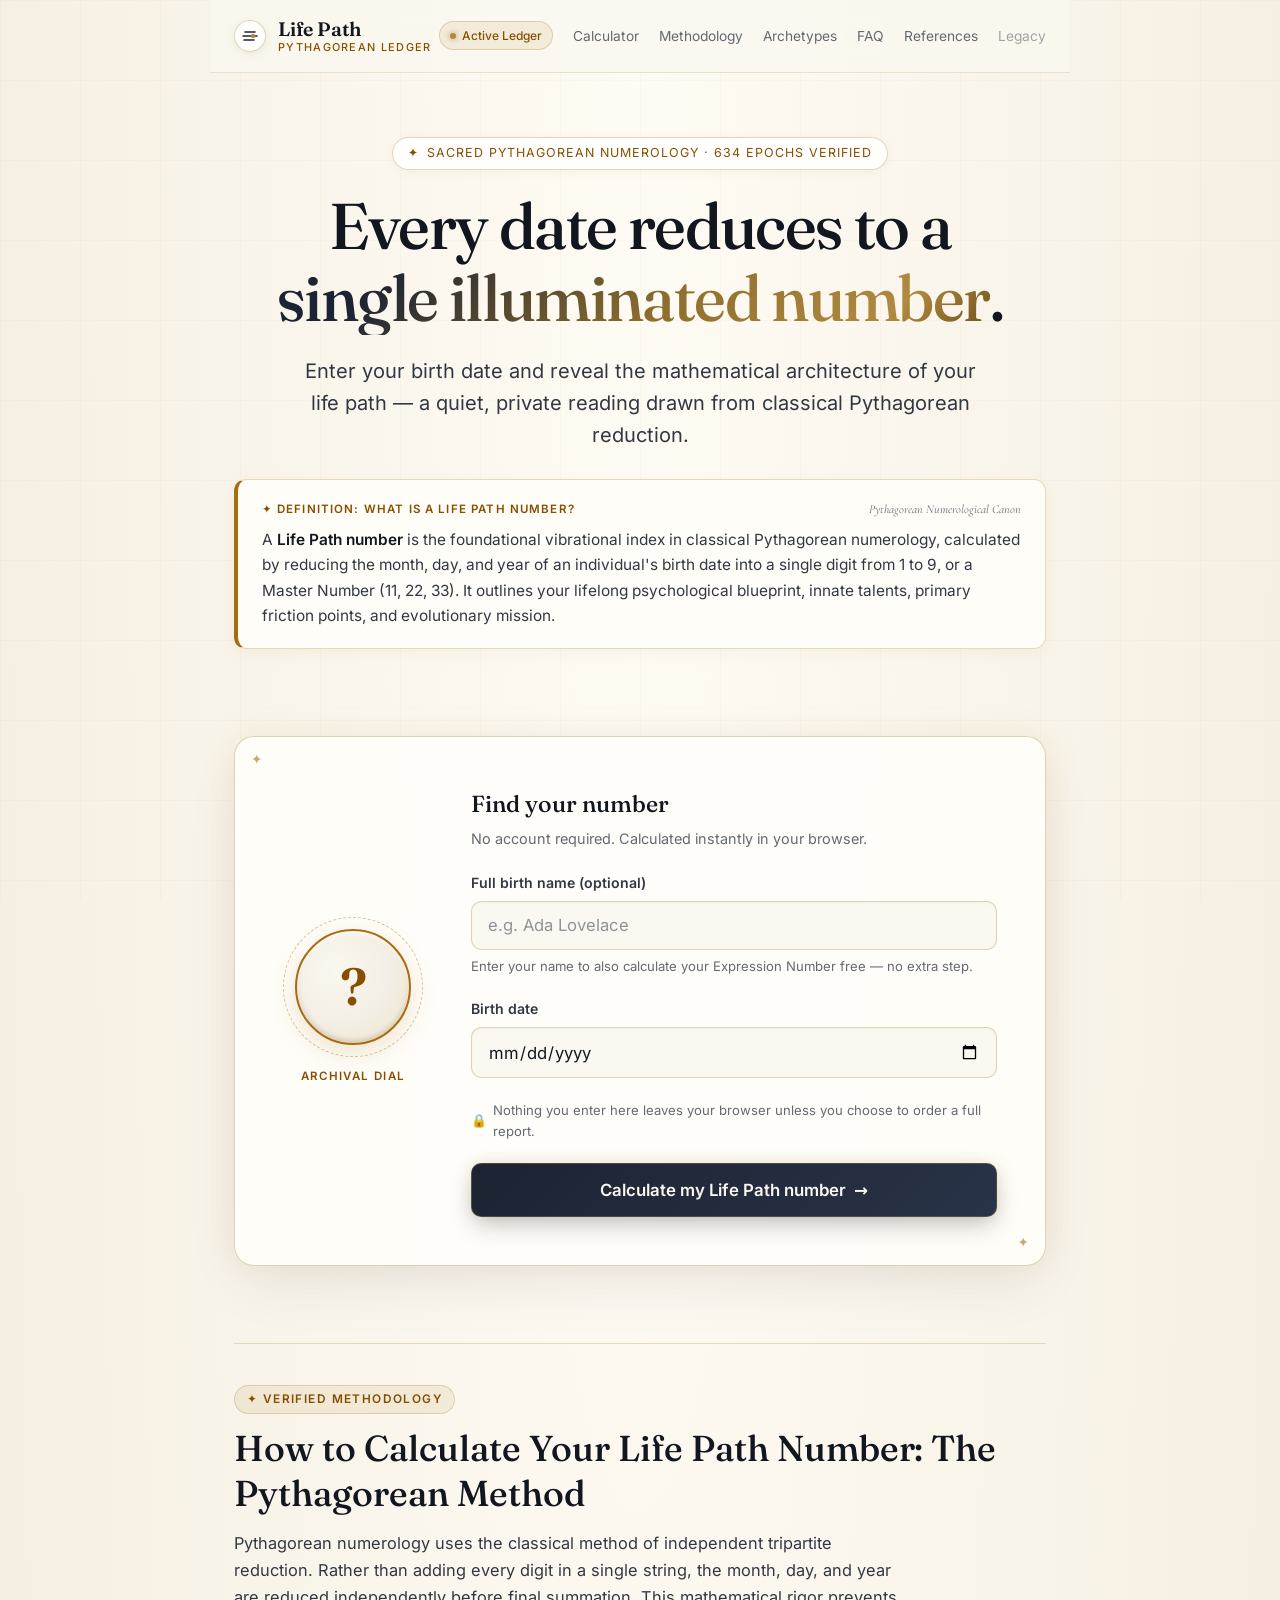
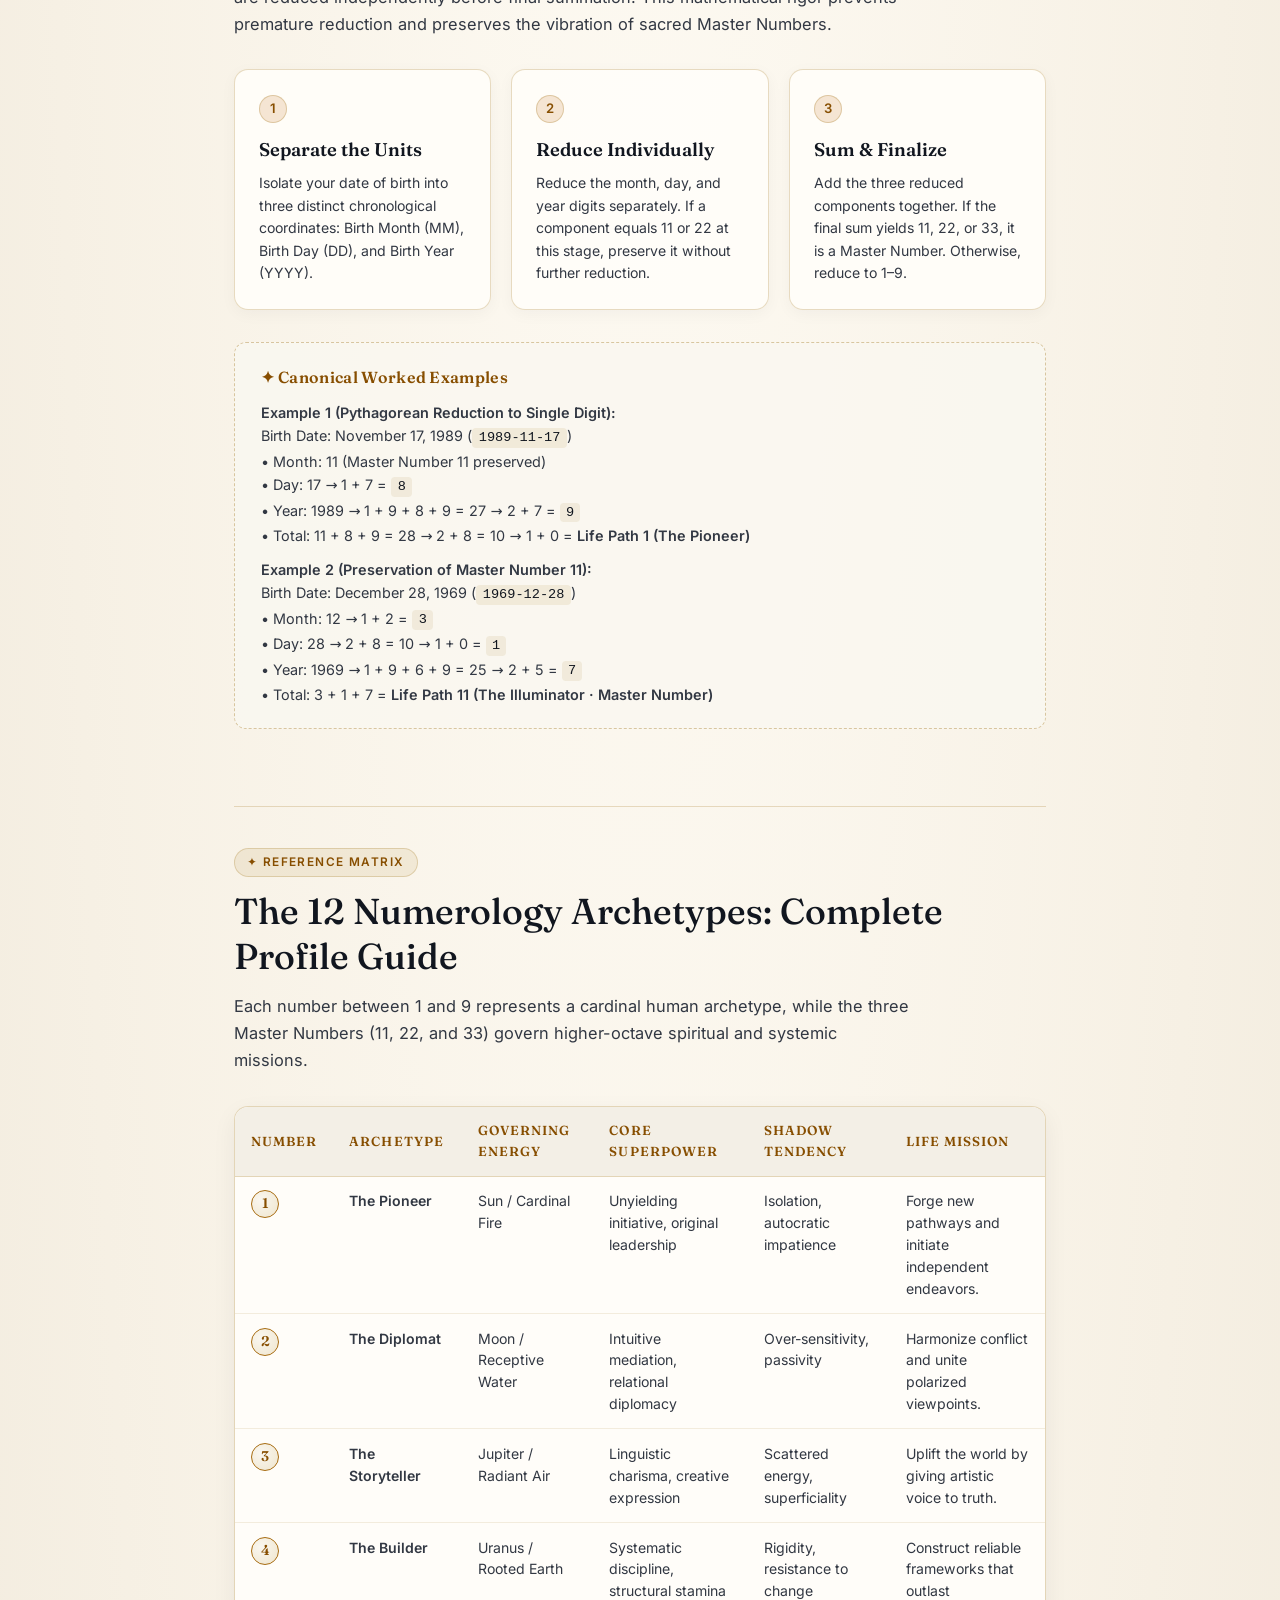
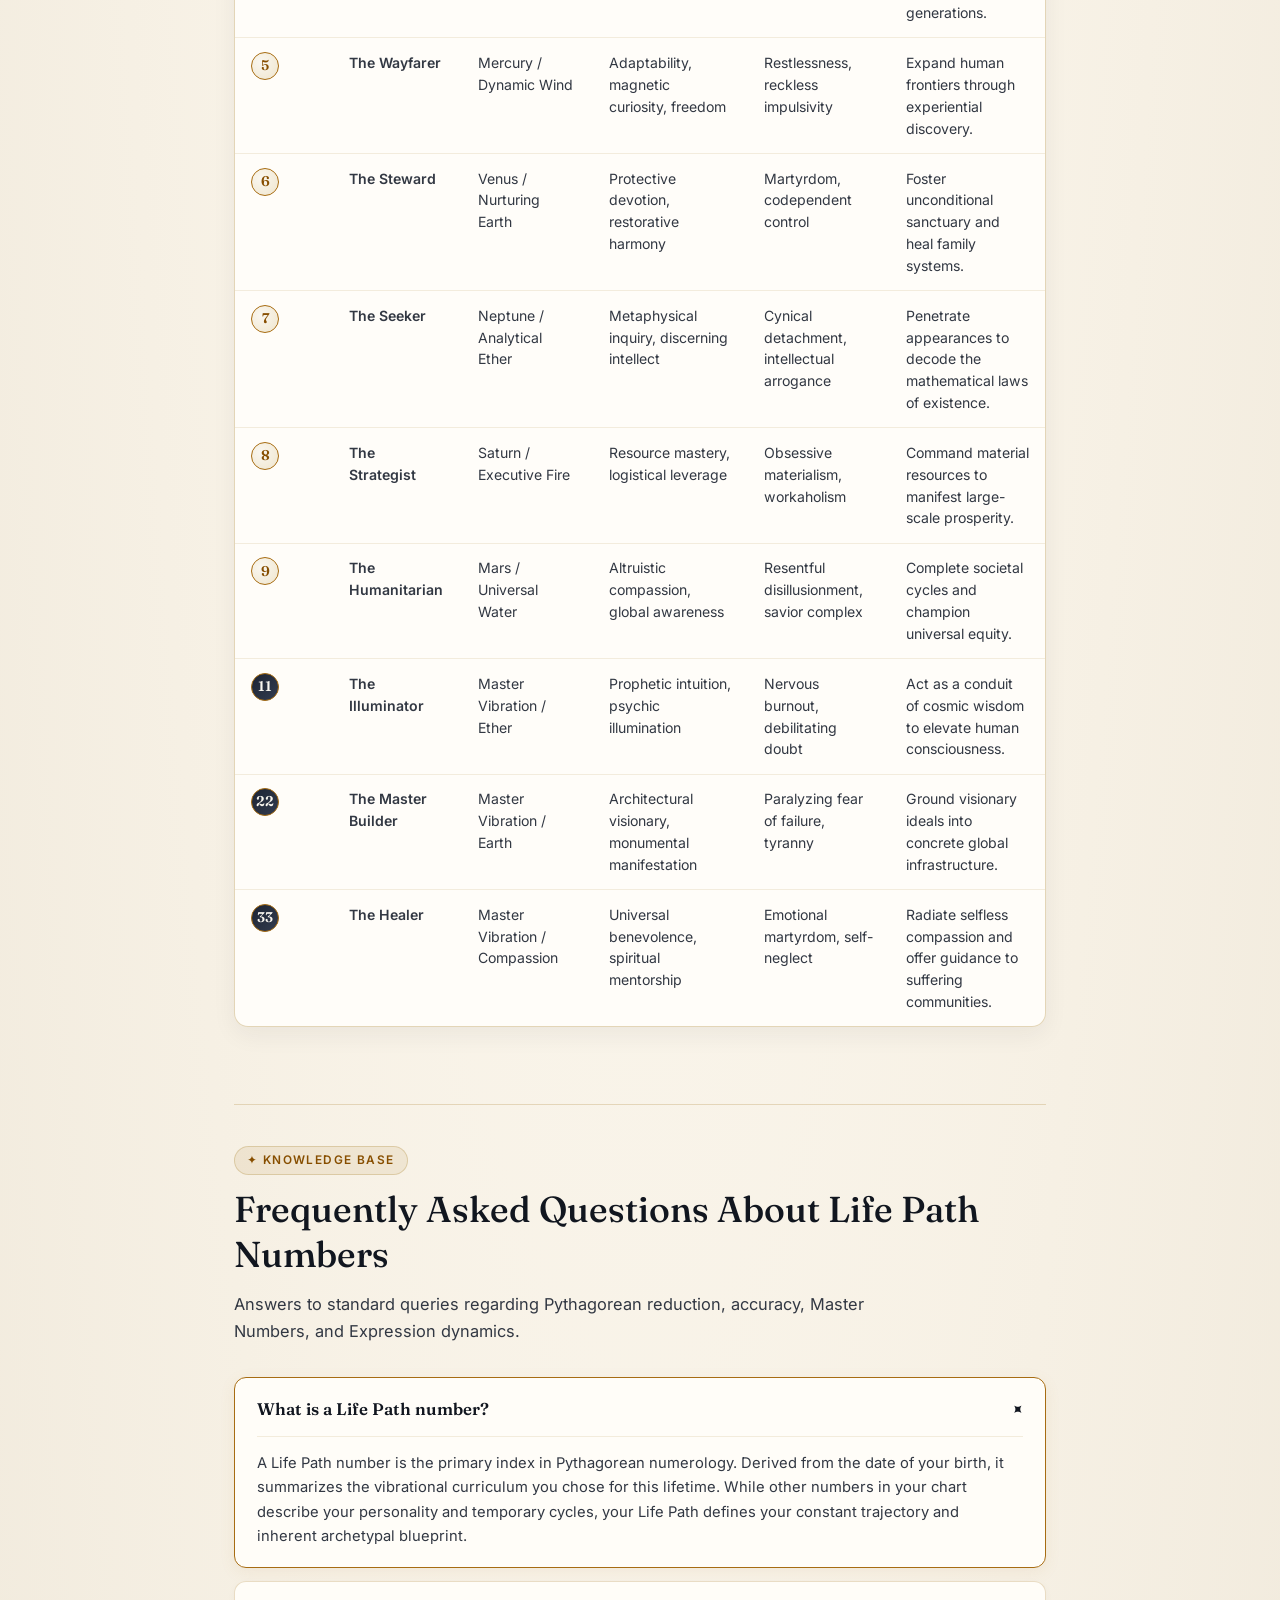
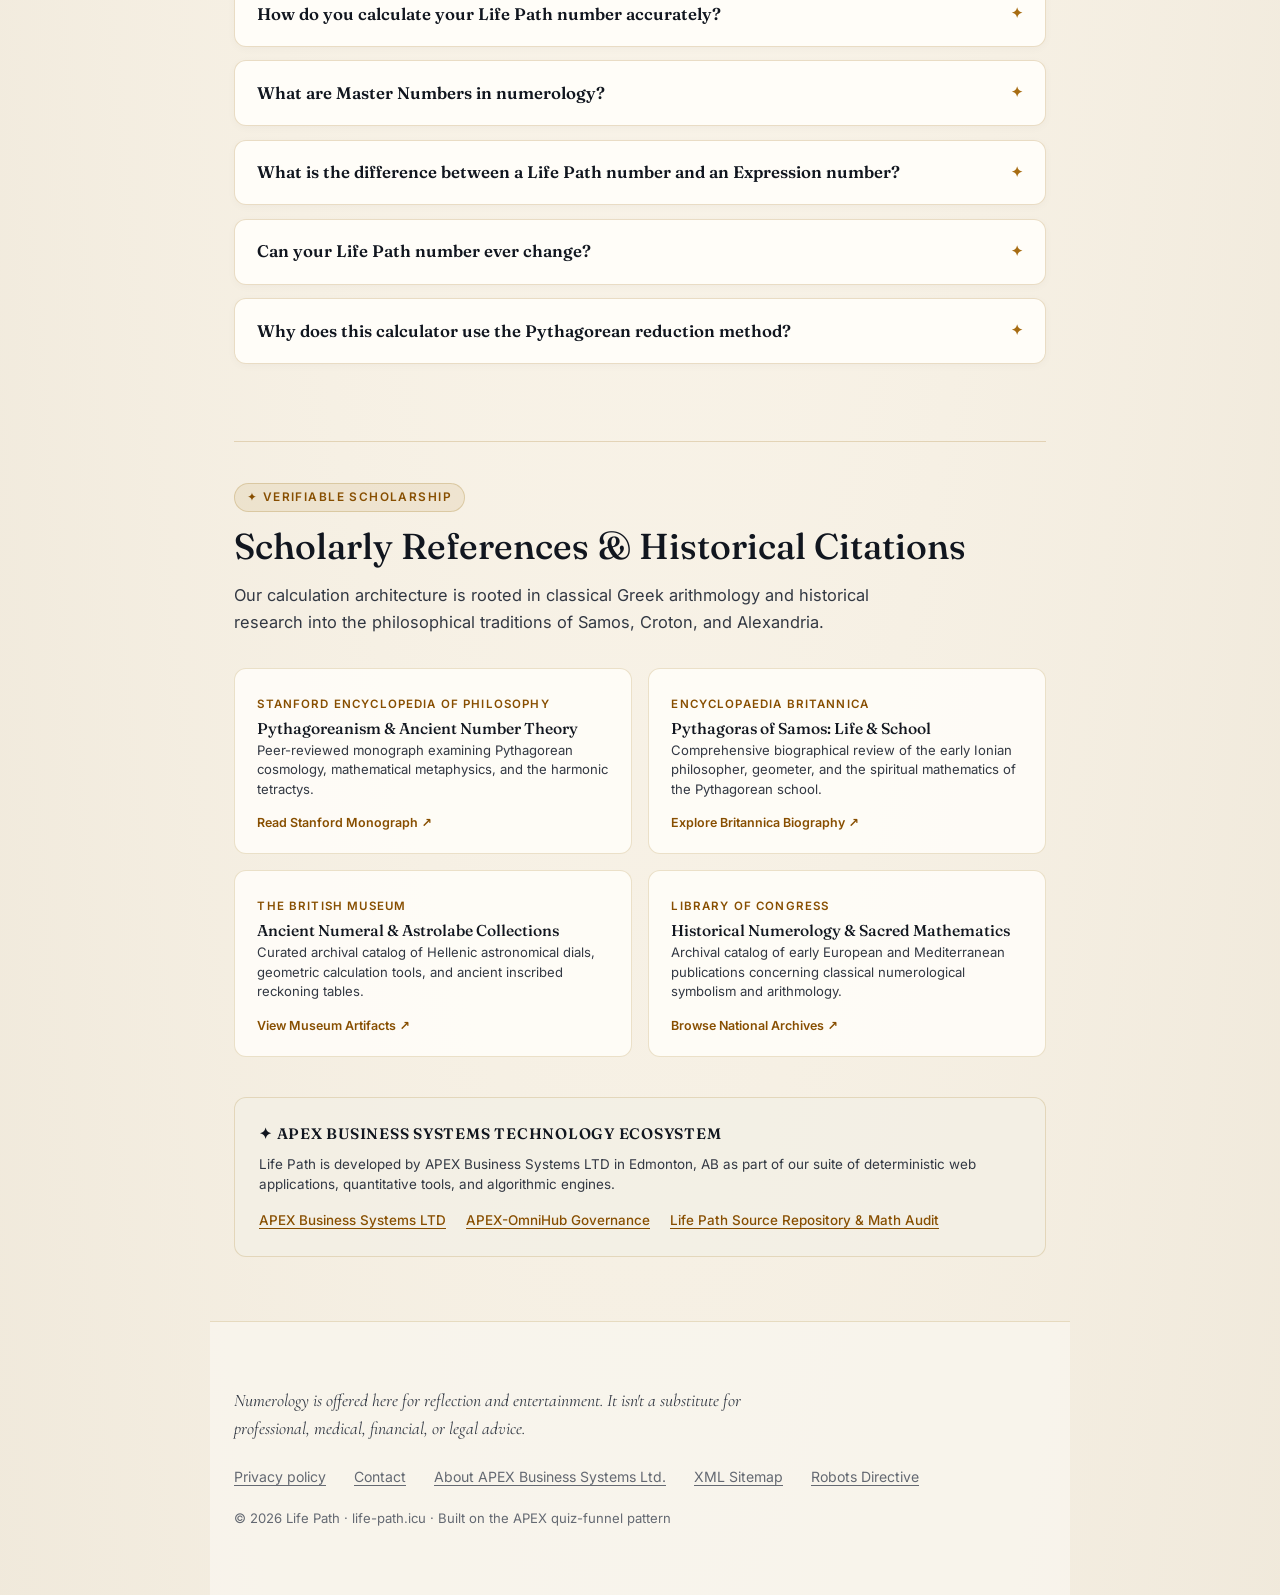
==== index.html @ e2898a7b "feat(security-perf): deploy _headers cache rules, _redirects 404 security, font preloads, and purge " ====
<!DOCTYPE html>
<html lang="en">
<head>
<meta charset="UTF-8">
<meta name="viewport" content="width=device-width, initial-scale=1.0">
<title>Free Life Path Number Calculator — Accurate Pythagorean Numerology | Life Path</title>
<meta name="description" content="Calculate your Life Path number instantly with our free Pythagorean calculator. Discover your core archetype, master numbers 11, 22, 33, and life purpose.">
<meta name="keywords" content="life path number calculator, pythagorean numerology, master numbers 11 22 33, free numerology reading, life path meaning, expression number calculator">
<meta name="author" content="APEX Business Systems Ltd.">
<meta name="robots" content="index, follow, max-snippet:-1, max-image-preview:large, max-video-preview:-1">
<link rel="canonical" href="https://life-path.icu/">

<!-- Open Graph / Facebook -->
<meta property="og:type" content="website">
<meta property="og:url" content="https://life-path.icu/">
<meta property="og:site_name" content="Life Path — Pythagorean Ledger">
<meta property="og:title" content="Free Life Path Number Calculator — Pythagorean Numerology">
<meta property="og:description" content="Enter your birth date to calculate your authentic Life Path and Expression numbers using classical Pythagorean reduction. Private, instant, and mathematically verified.">
<meta property="og:image" content="https://life-path.icu/assets/og_card.jpg">
<meta property="og:image:width" content="1200">
<meta property="og:image:height" content="630">
<meta property="og:locale" content="en_US">

<!-- Twitter Cards -->
<meta name="twitter:card" content="summary_large_image">
<meta name="twitter:site" content="@apex_systems">
<meta name="twitter:creator" content="@apex_systems">
<meta name="twitter:url" content="https://life-path.icu/">
<meta name="twitter:title" content="Free Life Path Number Calculator — Pythagorean Numerology">
<meta name="twitter:description" content="Calculate your Life Path number instantly with classical Pythagorean reduction. Discover your archetype and master numbers (11, 22, 33).">
<meta name="twitter:image" content="https://life-path.icu/assets/og_card.jpg">

<link rel="icon" href="/mark.svg" type="image/svg+xml">

<!-- Preload critical display and body fonts to eliminate #how-it-works layout shift (CLS) -->
<link rel="preload" href="/fonts/fraunces-600-normal-14.woff2" as="font" type="font/woff2" crossorigin>
<link rel="preload" href="/fonts/inter-400-normal-21.woff2" as="font" type="font/woff2" crossorigin>

<!-- Self-hosted WOFF2 fonts with font-display: swap (zero external CDN dependencies) -->
<link rel="stylesheet" href="/fonts/fonts.css">

<!-- Deterministic Schema.org Structured Data (Synthesized via APEX-SEO-MAX Engine) -->
<script type="application/ld+json">
{
  "@context": "https://schema.org",
  "@graph": [
    {
      "@type": "Organization",
      "@id": "https://life-path.icu/#organization",
      "name": "APEX Business Systems Ltd.",
      "url": "https://life-path.icu/",
      "logo": "https://life-path.icu/mark.svg",
      "sameAs": [
        "https://github.com/lifepathtest/lifepath-repo",
        "https://github.com/apex-systems"
      ],
      "description": "APEX Business Systems Ltd. publishes Life Path, an archival Pythagorean numerology ledger and calculation engine."
    },
    {
      "@type": "WebSite",
      "@id": "https://life-path.icu/#website",
      "url": "https://life-path.icu/",
      "name": "Life Path",
      "publisher": { "@id": "https://life-path.icu/#organization" }
    },
    {
      "@type": "WebApplication",
      "@id": "https://life-path.icu/#webapp",
      "name": "Life Path Pythagorean Numerology Calculator",
      "url": "https://life-path.icu/",
      "description": "Free, private Pythagorean Life Path number calculator with instant mathematical reduction, master numbers detection (11, 22, 33), and archetypal profile analysis.",
      "applicationCategory": "LifestyleApplication",
      "operatingSystem": "All",
      "offers": {
        "@type": "Offer",
        "price": "0",
        "priceCurrency": "USD",
        "availability": "https://schema.org/InStock"
      },
      "publisher": { "@id": "https://life-path.icu/#organization" }
    },
    {
      "@type": "HowTo",
      "@id": "https://life-path.icu/#howto",
      "name": "How to Calculate Your Life Path Number Using Pythagorean Reduction",
      "description": "A step-by-step mathematical guide to calculating your Life Path number from your date of birth using classical Pythagorean reduction and master number preservation.",
      "step": [
        {
          "@type": "HowToStep",
          "position": 1,
          "name": "Record Your Full Birth Date",
          "text": "Write down your complete date of birth in standard YYYY-MM-DD numerical format."
        },
        {
          "@type": "HowToStep",
          "position": 2,
          "name": "Reduce Your Birth Month",
          "text": "Reduce your birth month to a single digit by summing its digits, unless it is Master Number 11."
        },
        {
          "@type": "HowToStep",
          "position": 3,
          "name": "Reduce Your Birth Day",
          "text": "Reduce your birth day to a single digit by summing its digits, unless it is Master Number 11 or 22."
        },
        {
          "@type": "HowToStep",
          "position": 4,
          "name": "Reduce Your Birth Year",
          "text": "Sum all four digits of your birth year, then reduce that sum until a single digit or master number remains."
        },
        {
          "@type": "HowToStep",
          "position": 5,
          "name": "Sum the Three Reduced Numbers",
          "text": "Add the reduced month, day, and year numbers together to form an intermediate total."
        },
        {
          "@type": "HowToStep",
          "position": 6,
          "name": "Perform Final Reduction",
          "text": "Reduce the total to a single digit (1 through 9), preserving Master Numbers 11, 22, or 33 without further reduction."
        }
      ]
    },
    {
      "@type": "FAQPage",
      "@id": "https://life-path.icu/#faq",
      "mainEntity": [
        {
          "@type": "Question",
          "name": "What is a Life Path number?",
          "acceptedAnswer": {
            "@type": "Answer",
            "text": "A Life Path number is the fundamental core number in Pythagorean numerology, calculated by reducing the month, day, and year of your birth date into a single digit from 1 to 9, or one of the Master Numbers (11, 22, 33). It outlines your lifelong archetype, innate strengths, primary challenges, and central purpose."
          }
        },
        {
          "@type": "Question",
          "name": "How do you calculate your Life Path number accurately?",
          "acceptedAnswer": {
            "@type": "Answer",
            "text": "To calculate your Life Path number using the classical Pythagorean method: 1) Reduce your birth month to a single digit or master number; 2) Reduce your birth day to a single digit or master number; 3) Reduce your birth year digits to a single digit or master number; 4) Add these three numbers together; 5) Reduce the final sum to a single digit between 1 and 9, unless the sum equals 11, 22, or 33."
          }
        },
        {
          "@type": "Question",
          "name": "What are Master Numbers in numerology?",
          "acceptedAnswer": {
            "@type": "Answer",
            "text": "In Pythagorean numerology, Master Numbers are 11 (The Illuminator), 22 (The Master Builder), and 33 (The Master Healer). When these numbers appear in calculations, they are not reduced further to 2, 4, or 6, because they carry heightened intuitive, visionary, and creative potential."
          }
        },
        {
          "@type": "Question",
          "name": "What is the difference between a Life Path number and an Expression number?",
          "acceptedAnswer": {
            "@type": "Answer",
            "text": "Your Life Path number is derived from your birth date and represents your overarching life mission and trajectory. Your Expression Number (or Destiny Number) is calculated from the numerical values of the letters in your full birth name, indicating your natural talents, communication style, and how you express yourself."
          }
        },
        {
          "@type": "Question",
          "name": "Can your Life Path number ever change?",
          "acceptedAnswer": {
            "@type": "Answer",
            "text": "No. Because your Life Path number is rooted entirely in your immutable date of birth, it remains constant throughout your life. While your perspective, maturity, and personal expression evolve, your underlying numerical archetype remains consistent."
          }
        },
        {
          "@type": "Question",
          "name": "Why does this calculator use the Pythagorean reduction method?",
          "acceptedAnswer": {
            "@type": "Answer",
            "text": "The Pythagorean reduction method evaluates the month, day, and year independently before final summation. This preserves the vibrational integrity of Master Numbers (11, 22, 33) at every stage of the calculation, ensuring historical accuracy dating back to classical Greek mathematics."
          }
        }
      ]
    },
    {
      "@type": "Product",
      "@id": "https://life-path.icu/#product",
      "name": "Life Path Archival Folio Reports",
      "description": "Comprehensive numerological synthesis analyzing how your Life Path and Expression Numbers interact, including archetype dynamics, leverage points, and lifecycle cycles.",
      "brand": {
        "@type": "Brand",
        "name": "Life Path Ledger"
      },
      "offers": [
        {
          "@type": "Offer",
          "name": "Score Tier",
          "price": "1.99",
          "priceCurrency": "USD",
          "availability": "https://schema.org/InStock",
          "url": "https://buy.stripe.com/dRm4gyafd9zu8Ztg3o9AA03"
        },
        {
          "@type": "Offer",
          "name": "Deep Report",
          "price": "3.99",
          "priceCurrency": "USD",
          "availability": "https://schema.org/InStock",
          "url": "https://buy.stripe.com/6oU5kC7317rmejNaJ49AA04"
        },
        {
          "@type": "Offer",
          "name": "Complete Archetype",
          "price": "6.99",
          "priceCurrency": "USD",
          "availability": "https://schema.org/InStock",
          "url": "https://buy.stripe.com/00w14m3QPaDy4Jd8AW9AA05"
        }
      ]
    }
  ]
}
</script>

<style>
  :root {
    /* Primitives (The Ledger Design Tokens) */
    --paper-50:  oklch(0.980 0.008 85);   /* #FAF7F0 fallback */
    --paper-100: oklch(0.955 0.012 85);   /* #F3EFE6 fallback */
    --paper-200: oklch(0.900 0.014 85);   /* #E5DFD1 fallback */
    --ink-900:   oklch(0.200 0.020 262);  /* #1C2333 fallback */
    --ink-700:   oklch(0.340 0.020 262);  /* #333C4F fallback */
    --ink-500:   oklch(0.520 0.015 262);  /* #5E677B fallback */
    --brass-600: oklch(0.580 0.120 70);   /* #B08A3E fallback */
    --brass-700: oklch(0.480 0.120 70);   /* #8F6E2E fallback */
    --brass-100: oklch(0.930 0.030 70);   /* #EFE5CD fallback */
    --gold-glow: rgba(176, 138, 62, 0.28);

    /* Semantic Aliases */
    --color-bg: var(--paper-50);
    --color-surface: var(--paper-100);
    --color-border: var(--paper-200);
    --color-text: var(--ink-900);
    --color-text-muted: var(--ink-500);
    --color-cta: var(--ink-900);
    --color-cta-hover: var(--ink-700);
    --color-focus: var(--brass-100);

    /* Typography */
    --font-display: 'Fraunces', Georgia, serif;
    --font-body: 'Inter', system-ui, -apple-system, sans-serif;
    --font-footnote: 'Cormorant Garamond', Georgia, serif;

    --text-hero: clamp(2.4rem, 1.8rem + 2.8vw, 4.2rem);
    --text-lg:   clamp(1.1rem, 1.02rem + 0.35vw, 1.25rem);
    --text-base: clamp(0.95rem, 0.92rem + 0.15vw, 1.05rem);

    --ease-out: cubic-bezier(0.16, 1, 0.3, 1);
  }

  /* Fallback for browsers lacking oklch support */
  @supports not (color: oklch(0.98 0.008 85)) {
    :root {
      --paper-50:  #FAF7F0;
      --paper-100: #F3EFE6;
      --paper-200: #E5DFD1;
      --ink-900:   #1C2333;
      --ink-700:   #333C4F;
      --ink-500:   #5E677B;
      --brass-600: #B08A3E;
      --brass-700: #8F6E2E;
      --brass-100: #EFE5CD;
    }
  }

  * { box-sizing: border-box; }
  html { scroll-behavior: smooth; }

  body {
    margin: 0;
    min-height: 100vh;
    background-color: #FAF7F0;
    background-image: 
      radial-gradient(ellipse at 50% 0%, rgba(255, 252, 245, 0.85) 0%, rgba(247, 241, 229, 0.94) 60%, rgba(240, 233, 219, 0.98) 100%);
    background-position: center top;
    background-size: 100% auto;
    background-repeat: no-repeat;
    color: var(--color-text);
    font-family: var(--font-body);
    font-size: var(--text-base);
    line-height: 1.6;
    -webkit-font-smoothing: antialiased;
    position: relative;
    overflow-x: hidden;
  }

  /* Archival ledger grid texture overlay */
  body::before {
    content: "";
    position: fixed;
    inset: 0;
    pointer-events: none;
    background-image: 
      linear-gradient(to right, rgba(176, 138, 62, 0.04) 1px, transparent 1px),
      linear-gradient(to bottom, rgba(176, 138, 62, 0.04) 1px, transparent 1px);
    background-size: 80px 80px;
    z-index: 0;
  }

  ::selection { background: var(--brass-100); color: var(--ink-900); }

  a { color: inherit; }
  a:focus-visible, button:focus-visible, input:focus-visible, summary:focus-visible {
    outline: 2px solid var(--brass-600);
    outline-offset: 3px;
  }

  .wrap { 
    max-width: 860px; 
    margin-inline: auto; 
    padding-inline: 1.5rem; 
    position: relative;
    z-index: 1;
  }

  /* HEADER */
  .site-header {
    display: flex;
    align-items: center;
    justify-content: space-between;
    padding-block: 1.15rem;
    border-bottom: 1px solid rgba(176, 138, 62, 0.22);
    background: rgba(250, 247, 240, 0.88);
    backdrop-filter: blur(12px);
    -webkit-backdrop-filter: blur(12px);
    position: sticky;
    top: 0;
    z-index: 100;
  }
  .brand {
    display: flex;
    align-items: center;
    gap: 0.75rem;
    text-decoration: none;
    color: var(--ink-900);
  }
  .brand-mark-wrap {
    position: relative;
    display: flex;
    align-items: center;
    justify-content: center;
    width: 32px;
    height: 32px;
    border-radius: 50%;
    background: rgba(255, 255, 255, 0.85);
    border: 1px solid rgba(176, 138, 62, 0.35);
    box-shadow: 0 2px 8px rgba(176, 138, 62, 0.15);
  }
  .brand svg { width: 20px; height: 20px; }
  .brand-text {
    display: flex;
    flex-direction: column;
    line-height: 1.15;
  }
  .brand-title {
    font-family: var(--font-display);
    font-weight: 600;
    font-size: 1.22rem;
    letter-spacing: -0.01em;
    color: var(--ink-900);
  }
  .brand-sub {
    font-size: 0.68rem;
    letter-spacing: 0.12em;
    text-transform: uppercase;
    color: var(--brass-700);
    font-weight: 500;
  }
  .site-nav {
    display: flex;
    align-items: center;
    gap: 1.25rem;
    font-size: 0.86rem;
    color: var(--color-text-muted);
  }
  .site-nav a {
    text-decoration: none;
    transition: color 150ms var(--ease-out);
  }
  .site-nav a:hover { color: var(--ink-900); text-decoration: underline; text-underline-offset: 3px; }
  .status-badge {
    display: inline-flex;
    align-items: center;
    gap: 0.4rem;
    font-size: 0.75rem;
    padding: 0.25rem 0.6rem;
    background: rgba(176, 138, 62, 0.12);
    border: 1px solid rgba(176, 138, 62, 0.3);
    border-radius: 999px;
    color: var(--brass-700);
    font-weight: 500;
  }
  .status-dot {
    width: 6px;
    height: 6px;
    background: #B08A3E;
    border-radius: 50%;
    box-shadow: 0 0 6px #B08A3E;
    animation: pulseDot 2s infinite ease-in-out;
  }
  @keyframes pulseDot {
    0%, 100% { opacity: 1; transform: scale(1); }
    50% { opacity: 0.4; transform: scale(0.8); }
  }

  /* HERO */
  .hero {
    padding-block: clamp(2.5rem, 5vw, 4.5rem) clamp(1.5rem, 3vw, 2.5rem);
    text-align: center;
    display: flex;
    flex-direction: column;
    align-items: center;
  }
  .hero-tag-pill {
    display: inline-flex;
    align-items: center;
    gap: 0.5rem;
    font-size: 0.78rem;
    letter-spacing: 0.08em;
    text-transform: uppercase;
    color: var(--brass-700);
    background: rgba(255, 255, 255, 0.85);
    border: 1px solid rgba(176, 138, 62, 0.35);
    padding: 0.35rem 0.9rem;
    border-radius: 999px;
    margin-block-end: 1.25rem;
    box-shadow: 0 2px 10px rgba(176, 138, 62, 0.08);
  }
  h1 {
    font-family: var(--font-display);
    font-weight: 500;
    font-size: var(--text-hero);
    line-height: 1.12;
    letter-spacing: -0.025em;
    margin: 0 0 1.25rem;
    color: var(--ink-900);
    max-width: 22ch;
  }
  .gold-gradient {
    background: linear-gradient(135deg, #1C2333 15%, #8F6E2E 55%, #B08A3E 85%, #6B4E1B 100%);
    -webkit-background-clip: text;
    -webkit-text-fill-color: transparent;
    display: inline-block;
  }
  .hero-sub {
    font-size: var(--text-lg);
    color: var(--ink-700);
    max-width: 54ch;
    margin: 0 auto;
    line-height: 1.6;
  }

  /* GEO / ANSWER-FIRST DEFINITION CALLOUT */
  .answer-definition-box {
    width: 100%;
    margin-top: 1.75rem;
    padding: 1.25rem 1.5rem;
    background: rgba(255, 253, 248, 0.92);
    border: 1px solid rgba(176, 138, 62, 0.32);
    border-left: 4px solid var(--brass-600);
    border-radius: 12px;
    box-shadow: 0 4px 16px rgba(176, 138, 62, 0.07);
    text-align: left;
  }
  .def-header {
    display: flex;
    align-items: center;
    justify-content: space-between;
    gap: 0.75rem;
    margin-bottom: 0.5rem;
    flex-wrap: wrap;
  }
  .def-pill {
    font-size: 0.72rem;
    letter-spacing: 0.1em;
    text-transform: uppercase;
    color: var(--brass-700);
    font-weight: 700;
  }
  .def-sub {
    font-size: 0.75rem;
    color: var(--color-text-muted);
    font-family: var(--font-footnote);
    font-style: italic;
  }
  .def-text {
    margin: 0;
    font-size: 0.96rem;
    line-height: 1.65;
    color: var(--ink-700);
  }
  .def-text strong {
    color: var(--ink-900);
  }

  /* LEDGER CARD (HERO INTERACTION) */
  .ledger-card {
    display: grid;
    grid-template-columns: 1fr;
    gap: 2.25rem;
    background: rgba(255, 253, 249, 0.95);
    backdrop-filter: blur(20px);
    -webkit-backdrop-filter: blur(20px);
    border: 1px solid rgba(176, 138, 62, 0.38);
    border-radius: 20px;
    padding: clamp(1.75rem, 5vw, 3rem);
    margin-block: clamp(1.75rem, 4vw, 3rem);
    box-shadow: 
      0 24px 64px -12px rgba(28, 35, 51, 0.09),
      0 0 0 1px rgba(255, 255, 255, 0.8) inset,
      0 0 35px rgba(176, 138, 62, 0.1);
    position: relative;
  }
  .ledger-card::before, .ledger-card::after {
    content: "✦";
    position: absolute;
    font-size: 0.85rem;
    color: var(--brass-600);
    opacity: 0.6;
  }
  .ledger-card::before { top: 12px; left: 16px; }
  .ledger-card::after { bottom: 12px; right: 16px; }

  @media (min-width: 720px) {
    .ledger-card {
      grid-template-columns: auto 1fr;
      align-items: center;
      gap: 3rem;
    }
  }

  /* Astronomical Numeral Stamp Dial */
  .stamp-container {
    display: flex;
    flex-direction: column;
    align-items: center;
    justify-content: center;
    gap: 0.6rem;
  }
  .numeral-stamp-wrap {
    position: relative;
    width: 140px;
    height: 140px;
    display: flex;
    align-items: center;
    justify-content: center;
  }
  .astrolabe-ring {
    position: absolute;
    inset: 0;
    border-radius: 50%;
    border: 1.5px dashed rgba(176, 138, 62, 0.5);
    animation: rotateSlow 60s linear infinite;
  }
  @keyframes rotateSlow {
    from { transform: rotate(0deg); }
    to { transform: rotate(360deg); }
  }
  .numeral-stamp {
    width: 116px;
    height: 116px;
    border-radius: 50%;
    background: radial-gradient(circle at 35% 35%, #FAF7F0 0%, #F3EFE6 50%, #EFE5CD 100%);
    border: 2px solid var(--brass-600);
    display: flex;
    align-items: center;
    justify-content: center;
    font-family: var(--font-display);
    font-size: 3.2rem;
    font-weight: 600;
    color: var(--brass-700);
    box-shadow: 
      0 8px 24px rgba(176, 138, 62, 0.22),
      inset 0 2px 4px rgba(255, 255, 255, 0.9),
      inset 0 -2px 5px rgba(143, 110, 46, 0.35);
    transition: transform 300ms var(--ease-out), box-shadow 300ms var(--ease-out);
    user-select: none;
  }
  .stamp-label {
    font-size: 0.72rem;
    letter-spacing: 0.12em;
    text-transform: uppercase;
    color: var(--brass-700);
    font-weight: 600;
  }

  form {
    display: flex;
    flex-direction: column;
    gap: 1.35rem;
  }
  .form-header h2 {
    font-family: var(--font-display);
    font-weight: 500;
    font-size: 1.45rem;
    margin: 0 0 0.35rem;
    color: var(--ink-900);
  }
  .form-header p {
    margin: 0;
    font-size: 0.9rem;
    color: var(--color-text-muted);
  }
  .field { margin: 0; }
  label {
    font-size: 0.88rem;
    font-weight: 600;
    color: var(--ink-700);
    display: block;
    margin-bottom: 0.4rem;
  }
  .field-note {
    font-size: 0.82rem;
    color: var(--color-text-muted);
    margin-top: 0.35rem;
    margin-bottom: 0;
  }
  input {
    width: 100%;
    font-family: var(--font-body);
    font-size: var(--text-base);
    padding: 0.85rem 1rem;
    border: 1px solid rgba(176, 138, 62, 0.35);
    border-radius: 10px;
    background: rgba(250, 247, 240, 0.85);
    color: var(--color-text);
    box-shadow: inset 0 1px 3px rgba(28, 35, 51, 0.04);
    transition: border-color 150ms var(--ease-out), box-shadow 150ms var(--ease-out);
  }
  input::placeholder { color: var(--color-text-muted); opacity: 0.7; }
  input:hover { border-color: var(--brass-600); }
  input:focus {
    outline: none;
    border-color: var(--brass-600);
    box-shadow: 0 0 0 3px rgba(176, 138, 62, 0.2), inset 0 1px 3px rgba(28, 35, 51, 0.04);
  }
  input:disabled {
    background: var(--color-border);
    color: var(--color-text-muted);
    cursor: not-allowed;
  }

  /* Live reduction chips indicator */
  .reduction-preview {
    display: none;
    font-size: 0.82rem;
    color: var(--brass-700);
    background: rgba(176, 138, 62, 0.09);
    border: 1px dashed rgba(176, 138, 62, 0.35);
    border-radius: 8px;
    padding: 0.5rem 0.85rem;
    margin-top: -0.5rem;
  }

  .privacy-line {
    font-size: 0.82rem;
    color: var(--color-text-muted);
    margin: 0;
    display: flex;
    align-items: center;
    gap: 0.4rem;
  }
  .privacy-line::before {
    content: "🔒";
    font-size: 0.8rem;
  }

  button.cta {
    appearance: none;
    border: 1px solid rgba(176, 138, 62, 0.35);
    cursor: pointer;
    background: linear-gradient(135deg, #1C2333 0%, #293347 100%);
    color: #FAF7F0;
    font-family: var(--font-body);
    font-weight: 600;
    font-size: 1.05rem;
    padding: 1rem 1.75rem;
    border-radius: 10px;
    box-shadow: 0 10px 24px -4px rgba(28, 35, 51, 0.28), 0 0 16px rgba(176, 138, 62, 0.15);
    transition: background 150ms var(--ease-out), transform 150ms var(--ease-out), box-shadow 150ms var(--ease-out);
    display: inline-flex;
    justify-content: center;
    align-items: center;
    gap: 0.5rem;
    width: 100%;
  }
  button.cta:hover {
    background: linear-gradient(135deg, #252D3D 0%, #343E54 100%);
    transform: translateY(-1px);
    box-shadow: 0 14px 28px -4px rgba(28, 35, 51, 0.32), 0 0 20px rgba(176, 138, 62, 0.25);
  }
  button.cta:active { transform: translateY(1px); }
  button.cta:focus-visible { outline: none; box-shadow: 0 0 0 3px var(--brass-600); }
  button.cta:disabled {
    background: var(--color-border);
    color: var(--color-text-muted);
    cursor: not-allowed;
    box-shadow: none;
  }

  .error-box {
    display: none;
    padding: 0.85rem 1rem;
    border-radius: 8px;
    background: #FDF2F2;
    border: 1px solid #F8B4B4;
    color: #9B1C1C;
    font-size: 0.88rem;
  }

  /* RESULT SECTION */
  .result-section {
    display: none;
    margin-top: 2.5rem;
    padding: clamp(2rem, 5vw, 3.25rem);
    background: rgba(255, 253, 249, 0.96);
    backdrop-filter: blur(20px);
    -webkit-backdrop-filter: blur(20px);
    border: 1.5px solid rgba(176, 138, 62, 0.4);
    border-radius: 20px;
    box-shadow: 0 24px 64px -12px rgba(28, 35, 51, 0.12), 0 0 40px rgba(176, 138, 62, 0.12);
    scroll-margin-top: 5rem;
  }
  .result-header {
    border-bottom: 1px solid rgba(176, 138, 62, 0.25);
    padding-bottom: 1.75rem;
    margin-bottom: 2rem;
  }
  .result-tag {
    font-size: 0.78rem;
    letter-spacing: 0.12em;
    text-transform: uppercase;
    color: var(--brass-700);
    font-weight: 600;
    margin-bottom: 0.5rem;
  }
  .result-title {
    font-family: var(--font-display);
    font-size: clamp(1.8rem, 4vw, 2.4rem);
    font-weight: 500;
    color: var(--ink-900);
    margin: 0 0 0.85rem;
    line-height: 1.2;
  }
  .result-blurb {
    font-size: 1.15rem;
    color: var(--ink-700);
    line-height: 1.7;
    margin: 0 0 1.25rem;
    max-width: 62ch;
  }
  .expression-line {
    display: none;
    font-size: 0.98rem;
    color: var(--brass-700);
    background: rgba(176, 138, 62, 0.12);
    border: 1px solid rgba(176, 138, 62, 0.3);
    padding: 0.85rem 1.15rem;
    border-radius: 10px;
    margin: 0;
  }

  /* TEASER & TIERS */
  .tiers-section {
    display: none;
    margin-top: 3.5rem;
  }
  .tiers-header {
    margin-bottom: 2rem;
    text-align: center;
  }
  .tiers-header-badge {
    display: inline-block;
    font-size: 0.76rem;
    letter-spacing: 0.12em;
    text-transform: uppercase;
    color: var(--brass-700);
    background: rgba(176, 138, 62, 0.12);
    border: 1px solid rgba(176, 138, 62, 0.3);
    padding: 0.3rem 0.85rem;
    border-radius: 999px;
    margin-bottom: 0.75rem;
    font-weight: 600;
  }
  .tiers-header h2 {
    font-family: var(--font-display);
    font-size: clamp(1.8rem, 3.5vw, 2.3rem);
    font-weight: 500;
    margin: 0 0 0.65rem;
    color: var(--ink-900);
  }
  .tiers-header p {
    color: var(--ink-700);
    font-size: 1rem;
    margin: 0 auto;
    max-width: 54ch;
  }

  .tier-grid {
    display: grid;
    grid-template-columns: 1fr;
    gap: 1.5rem;
    margin-top: 1.5rem;
  }
  @media (min-width: 720px) {
    .tier-grid { grid-template-columns: repeat(3, 1fr); }
  }

  .tier-card {
    background: rgba(255, 253, 249, 0.95);
    backdrop-filter: blur(16px);
    -webkit-backdrop-filter: blur(16px);
    border: 1px solid rgba(176, 138, 62, 0.3);
    border-radius: 16px;
    padding: 1.75rem;
    display: flex;
    flex-direction: column;
    justify-content: space-between;
    transition: transform 200ms var(--ease-out), border-color 200ms var(--ease-out), box-shadow 200ms var(--ease-out);
    position: relative;
  }
  .tier-card:hover {
    transform: translateY(-4px);
    border-color: var(--brass-600);
    box-shadow: 0 16px 36px -8px rgba(28, 35, 51, 0.12), 0 0 24px rgba(176, 138, 62, 0.12);
  }

  .tier-card.featured {
    border: 1.5px solid var(--brass-600);
    background: linear-gradient(180deg, #FFFFFF 0%, #FAF6EE 100%);
    box-shadow: 0 18px 44px -8px rgba(176, 138, 62, 0.22), 0 0 0 1px rgba(176, 138, 62, 0.2) inset;
    transform: scale(1.02);
  }
  .tier-card.featured:hover {
    transform: scale(1.02) translateY(-4px);
  }
  .featured-ribbon {
    position: absolute;
    top: -12px;
    left: 50%;
    transform: translateX(-50%);
    background: linear-gradient(135deg, #B08A3E 0%, #8F6E2E 100%);
    color: #FAF7F0;
    font-size: 0.68rem;
    font-weight: 700;
    letter-spacing: 0.1em;
    text-transform: uppercase;
    padding: 0.3rem 0.85rem;
    border-radius: 999px;
    box-shadow: 0 4px 12px rgba(143, 110, 46, 0.35);
    white-space: nowrap;
  }

  .tier-badge {
    display: inline-block;
    font-size: 0.72rem;
    letter-spacing: 0.08em;
    text-transform: uppercase;
    color: var(--brass-700);
    font-weight: 600;
    margin-bottom: 0.6rem;
  }
  .tier-name {
    font-family: var(--font-display);
    font-size: 1.35rem;
    font-weight: 500;
    margin: 0 0 0.4rem;
    color: var(--ink-900);
  }
  .tier-price {
    font-family: var(--font-display);
    font-size: 2.1rem;
    font-weight: 600;
    color: var(--ink-900);
    margin: 0 0 0.85rem;
    display: flex;
    align-items: baseline;
    gap: 0.25rem;
  }
  .tier-price span {
    font-size: 0.85rem;
    font-family: var(--font-body);
    font-weight: 400;
    color: var(--color-text-muted);
  }
  .tier-desc {
    font-size: 0.88rem;
    color: var(--ink-700);
    line-height: 1.55;
    margin: 0 0 1.35rem;
    flex-grow: 1;
  }
  .tier-features {
    list-style: none;
    padding: 0;
    margin: 0 0 1.75rem;
    font-size: 0.84rem;
    color: var(--ink-900);
  }
  .tier-features li {
    padding-block: 0.45rem;
    border-top: 1px solid rgba(176, 138, 62, 0.18);
    display: flex;
    align-items: center;
    gap: 0.5rem;
  }
  .tier-features li::before {
    content: "✦";
    color: var(--brass-600);
    font-size: 0.7rem;
  }

  .btn-tier {
    width: 100%;
    padding: 0.85rem 1.15rem;
    border: 1px solid rgba(176, 138, 62, 0.4);
    background: rgba(255, 255, 255, 0.85);
    color: var(--ink-900);
    border-radius: 8px;
    font-family: var(--font-body);
    font-size: 0.95rem;
    font-weight: 600;
    cursor: pointer;
    text-align: center;
    text-decoration: none;
    box-shadow: 0 2px 8px rgba(28, 35, 51, 0.05);
    transition: background 150ms var(--ease-out), border-color 150ms var(--ease-out), transform 150ms var(--ease-out);
  }
  .btn-tier:hover {
    background: var(--ink-900);
    color: var(--paper-50);
    border-color: var(--ink-900);
    transform: translateY(-1px);
  }
  .tier-card.featured .btn-tier {
    background: linear-gradient(135deg, #1C2333 0%, #2B354A 100%);
    color: #FAF7F0;
    border-color: var(--brass-600);
    box-shadow: 0 4px 14px rgba(28, 35, 51, 0.25);
  }
  .tier-card.featured .btn-tier:hover {
    background: linear-gradient(135deg, #252D3D 0%, #343E54 100%);
  }

  /* SAMPLE EXCERPT */
  .sample-box {
    margin-top: 3rem;
    padding: 1.5rem 1.75rem;
    background: rgba(255, 253, 249, 0.9);
    border: 1px dashed rgba(176, 138, 62, 0.4);
    border-radius: 12px;
    box-shadow: 0 4px 18px rgba(28, 35, 51, 0.04);
  }
  .sample-toggle {
    background: none;
    border: none;
    color: var(--brass-700);
    font-family: var(--font-body);
    font-size: 0.95rem;
    font-weight: 600;
    cursor: pointer;
    padding: 0;
    display: inline-flex;
    align-items: center;
    gap: 0.4rem;
    text-decoration: underline;
    text-underline-offset: 3px;
  }
  .sample-content {
    display: none;
    margin-top: 1.25rem;
    font-size: 0.92rem;
    color: var(--ink-700);
    line-height: 1.7;
    border-left: 2px solid var(--brass-600);
    padding-left: 1.25rem;
  }
  .sample-content.visible { display: block; }

  /* =========================================================================
     APEX-SEO-MAX EDUCATIONAL & CONTENT SECTIONS (GEO, AI-SEARCH & AUTHORITY)
     ========================================================================= */
  .edu-section {
    margin-top: clamp(3.5rem, 6vw, 5rem);
    padding-top: 2.5rem;
    border-top: 1px solid rgba(176, 138, 62, 0.28);
    scroll-margin-top: 5rem;
  }
  .edu-tag-pill {
    display: inline-flex;
    align-items: center;
    gap: 0.4rem;
    font-size: 0.74rem;
    letter-spacing: 0.12em;
    text-transform: uppercase;
    color: var(--brass-700);
    background: rgba(176, 138, 62, 0.12);
    border: 1px solid rgba(176, 138, 62, 0.3);
    padding: 0.25rem 0.75rem;
    border-radius: 999px;
    margin-bottom: 0.75rem;
    font-weight: 600;
  }
  .edu-section h2 {
    font-family: var(--font-display);
    font-size: clamp(1.7rem, 3.5vw, 2.25rem);
    font-weight: 500;
    color: var(--ink-900);
    margin: 0 0 0.85rem;
    line-height: 1.25;
  }
  .edu-intro {
    font-size: 1.02rem;
    color: var(--ink-700);
    line-height: 1.65;
    max-width: 68ch;
    margin: 0 0 2rem;
  }

  /* Step Card Grid */
  .step-card-grid {
    display: grid;
    grid-template-columns: 1fr;
    gap: 1.25rem;
    margin-block: 1.5rem 2rem;
  }
  @media (min-width: 720px) {
    .step-card-grid { grid-template-columns: repeat(3, 1fr); }
  }
  .step-card {
    background: rgba(255, 253, 249, 0.94);
    border: 1px solid rgba(176, 138, 62, 0.3);
    border-radius: 14px;
    padding: 1.5rem;
    box-shadow: 0 4px 16px rgba(28, 35, 51, 0.04);
    transition: transform 150ms var(--ease-out);
  }
  .step-card:hover { transform: translateY(-2px); border-color: var(--brass-600); }
  .step-num {
    display: inline-flex;
    align-items: center;
    justify-content: center;
    width: 28px;
    height: 28px;
    border-radius: 50%;
    background: var(--brass-100);
    color: var(--brass-700);
    font-weight: 700;
    font-size: 0.82rem;
    margin-bottom: 0.75rem;
    border: 1px solid rgba(176, 138, 62, 0.35);
  }
  .step-card h3 {
    font-family: var(--font-display);
    font-size: 1.15rem;
    font-weight: 600;
    margin: 0 0 0.5rem;
    color: var(--ink-900);
  }
  .step-card p {
    font-size: 0.88rem;
    line-height: 1.6;
    color: var(--ink-700);
    margin: 0;
  }

  /* Worked Examples Box */
  .worked-example-box {
    background: rgba(250, 247, 240, 0.85);
    border: 1px dashed rgba(176, 138, 62, 0.45);
    border-radius: 12px;
    padding: 1.35rem 1.65rem;
    margin-block: 1.75rem;
  }
  .worked-example-box h4 {
    margin: 0 0 0.65rem;
    font-family: var(--font-display);
    font-size: 1rem;
    color: var(--brass-700);
    letter-spacing: 0.02em;
  }
  .worked-example-item {
    font-size: 0.9rem;
    line-height: 1.65;
    color: var(--ink-700);
    margin-bottom: 0.6rem;
  }
  .worked-example-item:last-child { margin-bottom: 0; }
  .worked-example-item code {
    background: rgba(176, 138, 62, 0.12);
    padding: 0.15rem 0.4rem;
    border-radius: 4px;
    font-family: monospace;
    font-size: 0.85rem;
    color: var(--ink-900);
  }

  /* Archetype Table */
  .archetype-table-wrap {
    overflow-x: auto;
    margin-block: 2rem;
    border: 1px solid rgba(176, 138, 62, 0.35);
    border-radius: 14px;
    background: rgba(255, 253, 249, 0.98);
    box-shadow: 0 8px 24px rgba(28, 35, 51, 0.06);
    -webkit-overflow-scrolling: touch;
  }
  .archetype-table {
    width: 100%;
    border-collapse: collapse;
    text-align: left;
    font-size: 0.88rem;
    min-width: 640px;
  }
  .archetype-table th {
    background: rgba(243, 239, 230, 0.95);
    color: var(--brass-700);
    font-family: var(--font-display);
    font-size: 0.82rem;
    letter-spacing: 0.08em;
    text-transform: uppercase;
    padding: 0.85rem 1rem;
    border-bottom: 1.5px solid rgba(176, 138, 62, 0.35);
  }
  .archetype-table td {
    padding: 0.85rem 1rem;
    border-bottom: 1px solid rgba(176, 138, 62, 0.15);
    color: var(--ink-700);
    vertical-align: top;
    line-height: 1.55;
  }
  .archetype-table tr:last-child td { border-bottom: none; }
  .archetype-table tr:hover td { background: rgba(176, 138, 62, 0.04); }
  .num-badge {
    display: inline-flex;
    align-items: center;
    justify-content: center;
    width: 28px;
    height: 28px;
    border-radius: 50%;
    background: radial-gradient(circle at 35% 35%, #FAF7F0, #EFE5CD);
    border: 1px solid var(--brass-600);
    font-family: var(--font-display);
    font-weight: 600;
    color: var(--brass-700);
  }
  .num-badge.master {
    background: linear-gradient(135deg, #1C2333, #333C4F);
    color: #FAF7F0;
    border-color: var(--brass-600);
  }

  /* FAQ Accordion */
  .faq-accordion {
    display: flex;
    flex-direction: column;
    gap: 0.85rem;
    margin-block: 1.5rem 2.5rem;
  }
  .faq-item {
    background: rgba(255, 253, 249, 0.95);
    border: 1px solid rgba(176, 138, 62, 0.28);
    border-radius: 12px;
    padding: 1.15rem 1.4rem;
    box-shadow: 0 2px 8px rgba(28, 35, 51, 0.03);
    transition: border-color 150ms var(--ease-out), box-shadow 150ms var(--ease-out);
  }
  .faq-item[open] {
    border-color: var(--brass-600);
    box-shadow: 0 4px 16px rgba(176, 138, 62, 0.09);
  }
  .faq-summary {
    font-family: var(--font-display);
    font-size: 1.05rem;
    font-weight: 600;
    color: var(--ink-900);
    cursor: pointer;
    list-style: none;
    display: flex;
    align-items: center;
    justify-content: space-between;
    gap: 0.75rem;
  }
  .faq-summary::-webkit-details-marker { display: none; }
  .faq-summary::after {
    content: "✦";
    font-size: 0.85rem;
    color: var(--brass-600);
    transition: transform 200ms var(--ease-out);
  }
  .faq-item[open] .faq-summary::after {
    transform: rotate(45deg);
    color: var(--ink-900);
  }
  .faq-answer {
    margin-top: 0.85rem;
    font-size: 0.92rem;
    color: var(--ink-700);
    line-height: 1.65;
    border-top: 1px solid rgba(176, 138, 62, 0.15);
    padding-top: 0.85rem;
  }

  /* Citations & Outbound Authority Grid */
  .citation-grid {
    display: grid;
    grid-template-columns: 1fr;
    gap: 1rem;
    margin-block: 1.5rem 2.5rem;
  }
  @media (min-width: 720px) {
    .citation-grid { grid-template-columns: repeat(2, 1fr); }
  }
  .citation-card {
    background: rgba(255, 253, 249, 0.88);
    border: 1px solid rgba(176, 138, 62, 0.25);
    border-radius: 12px;
    padding: 1.25rem 1.4rem;
    display: flex;
    flex-direction: column;
    justify-content: space-between;
    gap: 0.5rem;
    text-decoration: none;
    transition: transform 150ms var(--ease-out), border-color 150ms var(--ease-out), box-shadow 150ms var(--ease-out);
  }
  .citation-card:hover {
    transform: translateY(-2px);
    border-color: var(--brass-600);
    box-shadow: 0 6px 18px rgba(176, 138, 62, 0.1);
  }
  .citation-org {
    font-size: 0.72rem;
    letter-spacing: 0.1em;
    text-transform: uppercase;
    color: var(--brass-700);
    font-weight: 600;
  }
  .citation-title {
    font-family: var(--font-display);
    font-size: 0.98rem;
    font-weight: 500;
    color: var(--ink-900);
    margin: 0;
  }
  .citation-desc {
    font-size: 0.82rem;
    color: var(--ink-700);
    line-height: 1.5;
    margin: 0;
  }
  .citation-link-text {
    font-size: 0.78rem;
    font-weight: 600;
    color: var(--brass-700);
    display: inline-flex;
    align-items: center;
    gap: 0.35rem;
    margin-top: 0.35rem;
  }

  /* Ecosystem Cross-Links */
  .ecosystem-section {
    margin-block: 2.5rem 1rem;
    padding: 1.5rem;
    background: rgba(243, 239, 230, 0.7);
    border: 1px solid rgba(176, 138, 62, 0.25);
    border-radius: 12px;
  }
  .ecosystem-title {
    font-family: var(--font-display);
    font-size: 0.95rem;
    font-weight: 600;
    color: var(--ink-900);
    margin: 0 0 0.5rem;
    text-transform: uppercase;
    letter-spacing: 0.05em;
  }
  .ecosystem-desc {
    font-size: 0.84rem;
    color: var(--ink-700);
    margin: 0 0 1rem;
    line-height: 1.5;
  }
  .ecosystem-links {
    display: flex;
    gap: 1.25rem;
    flex-wrap: wrap;
    font-size: 0.84rem;
  }
  .ecosystem-links a {
    color: var(--brass-700);
    text-decoration: underline;
    text-underline-offset: 3px;
    font-weight: 500;
  }
  .ecosystem-links a:hover { color: var(--ink-900); }

  /* FOOTER */
  footer {
    border-top: 1px solid rgba(176, 138, 62, 0.25);
    padding-block: 3rem 4rem;
    margin-block-start: 4rem;
    background: rgba(250, 247, 240, 0.7);
  }
  footer .disclaimer {
    font-family: var(--font-footnote);
    font-style: italic;
    font-size: 1.1rem;
    color: var(--ink-700);
    max-width: 68ch;
    margin-block-end: 1.5rem;
    line-height: 1.55;
  }
  .footer-links {
    display: flex;
    gap: 1.75rem;
    flex-wrap: wrap;
    font-size: 0.88rem;
    color: var(--color-text-muted);
  }
  .footer-links a {
    text-decoration: underline;
    text-underline-offset: 3px;
    transition: color 150ms var(--ease-out);
  }
  .footer-links a:hover { color: var(--ink-900); }
  .footer-meta {
    margin-block-start: 1.25rem;
    font-size: 0.82rem;
    color: var(--color-text-muted);
  }

  @media (prefers-reduced-motion: reduce) {
    *, *::before, *::after {
      animation-duration: 0.01ms !important;
      animation-iteration-count: 1 !important;
      transition-duration: 0.01ms !important;
      scroll-behavior: auto !important;
    }
  }
</style>
</head>
<body>

<header class="site-header wrap">
  <a href="/" class="brand" aria-label="Life Path Home">
    <div class="brand-mark-wrap">
      <svg viewBox="0 0 100 100" xmlns="http://www.w3.org/2000/svg" aria-hidden="true">
        <g fill="none" stroke="#1C2333" stroke-width="8" stroke-linecap="round">
          <line x1="25" y1="30" x2="75" y2="30"/>
          <line x1="15" y1="50" x2="85" y2="50"/>
          <line x1="20" y1="70" x2="70" y2="70"/>
        </g>
        <circle cx="65" cy="50" r="11" fill="#B08A3E"/>
      </svg>
    </div>
    <div class="brand-text">
      <span class="brand-title">Life Path</span>
      <span class="brand-sub">Pythagorean Ledger</span>
    </div>
  </a>
  <nav class="site-nav" aria-label="Primary Navigation">
    <span class="status-badge" title="Live active run window"><span class="status-dot"></span> Active Ledger</span>
    <a href="#calculator">Calculator</a>
    <a href="#methodology">Methodology</a>
    <a href="#archetypes">Archetypes</a>
    <a href="#faq">FAQ</a>
    <a href="#citations">References</a>
    <a href="/legacy.html" style="opacity:0.6;">Legacy</a>
  </nav>
</header>

<main class="wrap">
  <!-- HERO SECTION -->
  <section class="hero" id="calculator">
    <div class="hero-tag-pill">
      <span>✦</span> SACRED PYTHAGOREAN NUMEROLOGY · 634 EPOCHS VERIFIED
    </div>
    <h1>Every date reduces to a <span class="gold-gradient">single illuminated number</span>.</h1>
    <p class="hero-sub">Enter your birth date and reveal the mathematical architecture of your life path — a quiet, private reading drawn from classical Pythagorean reduction.</p>

    <!-- ANSWER-FIRST GEO DEFINITION BLOCK -->
    <div class="answer-definition-box" id="definition">
      <div class="def-header">
        <span class="def-pill">✦ Definition: What is a Life Path Number?</span>
        <span class="def-sub">Pythagorean Numerological Canon</span>
      </div>
      <p class="def-text">
        A <strong>Life Path number</strong> is the foundational vibrational index in classical Pythagorean numerology, calculated by reducing the month, day, and year of an individual's birth date into a single digit from 1 to 9, or a Master Number (11, 22, 33). It outlines your lifelong psychological blueprint, innate talents, primary friction points, and evolutionary mission.
      </p>
    </div>
  </section>

  <!-- CALCULATOR INTERACTIVE CARD -->
  <section class="ledger-card" id="how-it-works" aria-labelledby="form-heading">
    <div class="stamp-container">
      <div class="numeral-stamp-wrap">
        <div class="astrolabe-ring" aria-hidden="true"></div>
        <div class="numeral-stamp" aria-hidden="true" id="numeralDisplay">?</div>
      </div>
      <span class="stamp-label" id="stampLabel">Archival Dial</span>
    </div>
    
    <form id="lifePathForm">
      <div class="form-header">
        <h2 id="form-heading">Find your number</h2>
        <p>No account required. Calculated instantly in your browser.</p>
      </div>

      <div class="field">
        <label for="fullName">Full birth name (optional)</label>
        <input type="text" id="fullName" name="fullName" placeholder="e.g. Ada Lovelace" autocomplete="name">
        <p class="field-note">Enter your name to also calculate your Expression Number free — no extra step.</p>
      </div>

      <div class="field">
        <label for="birthDate">Birth date</label>
        <input type="date" id="birthDate" name="birthDate" required aria-describedby="privacy-note">
      </div>

      <div class="reduction-preview" id="reductionPreview"></div>

      <div class="error-box" id="errorMsg" role="alert">Please enter a valid birth date to calculate your reading.</div>

      <p class="privacy-line" id="privacy-note">Nothing you enter here leaves your browser unless you choose to order a full report.</p>

      <button type="submit" class="cta" id="submitBtn">
        <span>Calculate my Life Path number</span>
        <span aria-hidden="true">→</span>
      </button>
    </form>
  </section>

  <!-- RESULT SECTION -->
  <section class="result-section" id="resultSection" aria-live="polite">
    <div class="result-header">
      <div class="result-tag">Revealed Archetype</div>
      <h2 class="result-title">Life Path <span id="lifePathNumeral"></span>: <span id="archetypeName"></span></h2>
      <p class="result-blurb" id="freeBlurb"></p>
      <p class="expression-line" id="expressionLine"></p>
    </div>

    <!-- TIERS SECTION -->
    <div class="tiers-section" id="tiersSection">
      <div class="tiers-header">
        <div class="tiers-header-badge">Complete Archival Synthesis</div>
        <h2>Unlock Your Complete Profile</h2>
        <p>Three calibrated tiers mirror our research funnel. Every purchase directly supports independent algorithmic analysis.</p>
      </div>

      <div class="tier-grid">
        <!-- Tier 1 -->
        <div class="tier-card">
          <div>
            <span class="tier-badge">Essential</span>
            <h3 class="tier-name">Score Tier</h3>
            <div class="tier-price">$1.99 <span>one-time</span></div>
            <p class="tier-desc">Your complete numerical score profile with verified archetype classification.</p>
            <ul class="tier-features">
              <li>Full Life Path classification</li>
              <li>Core archetype one-liner</li>
              <li>Hand-prepared fulfillment</li>
            </ul>
          </div>
          <button type="button" class="btn-tier buy" data-tier="score">Unlock Score ($1.99)</button>
        </div>

        <!-- Tier 2 (Featured) -->
        <div class="tier-card featured">
          <div class="featured-ribbon">✦ Most Requested Folio</div>
          <div>
            <span class="tier-badge">Most Comprehensive</span>
            <h3 class="tier-name">Deep Report</h3>
            <div class="tier-price">$3.99 <span>one-time</span></div>
            <p class="tier-desc">Multi-page deep analysis detailing how your Life Path and Expression Numbers interact.</p>
            <ul class="tier-features">
              <li>Full Life Path & Expression synthesis</li>
              <li>Core friction and leverage points</li>
              <li>Detailed archetype breakdown</li>
            </ul>
          </div>
          <button type="button" class="btn-tier buy" data-tier="deep">Unlock Deep Report ($3.99)</button>
        </div>

        <!-- Tier 3 -->
        <div class="tier-card">
          <div>
            <span class="tier-badge">Archive</span>
            <h3 class="tier-name">Complete Archetype</h3>
            <div class="tier-price">$6.99 <span>one-time</span></div>
            <p class="tier-desc">The exhaustive numerical ledger profile covering lifecycle cycles and personal timing.</p>
            <ul class="tier-features">
              <li>All Deep Report deliverables</li>
              <li>3-year cycle breakdown</li>
              <li>Full personal numerology folio</li>
            </ul>
          </div>
          <button type="button" class="btn-tier buy" data-tier="complete">Unlock Complete ($6.99)</button>
        </div>
      </div>

      <!-- Sample excerpt -->
      <div class="sample-box">
        <button type="button" class="sample-toggle" id="sampleToggleBtn">
          <span>📖</span> Read a sample Deep Report excerpt
        </button>
        <div class="sample-content" id="sampleContent">
          <p><strong>Overall Summary</strong><br>Your numbers point to someone who builds trust slowly and completely — once given, it rarely needs re-earning. You tend to weigh a decision fully before acting, then act without second-guessing.</p>
          <p><strong>How Your Numbers Interact</strong><br>Your Life Path favors structure; your Expression favors connection. Most of your friction shows up when one is asked to move faster than the other is ready for.</p>
          <p><strong>Your Numerical Archetype</strong><br>You lean closest to <em>The Steward</em> — not because you avoid change, but because you insist on carrying people through it carefully.</p>
        </div>
      </div>
    </div>
  </section>

  <!-- SECTION 1: HOW TO CALCULATE / METHODOLOGY -->
  <section class="edu-section" id="methodology">
    <div class="edu-tag-pill">✦ VERIFIED METHODOLOGY</div>
    <h2>How to Calculate Your Life Path Number: The Pythagorean Method</h2>
    <p class="edu-intro">
      Pythagorean numerology uses the classical method of independent tripartite reduction. Rather than adding every digit in a single string, the month, day, and year are reduced independently before final summation. This mathematical rigor prevents premature reduction and preserves the vibration of sacred Master Numbers.
    </p>

    <div class="step-card-grid">
      <div class="step-card">
        <span class="step-num">1</span>
        <h3>Separate the Units</h3>
        <p>Isolate your date of birth into three distinct chronological coordinates: Birth Month (MM), Birth Day (DD), and Birth Year (YYYY).</p>
      </div>
      <div class="step-card">
        <span class="step-num">2</span>
        <h3>Reduce Individually</h3>
        <p>Reduce the month, day, and year digits separately. If a component equals 11 or 22 at this stage, preserve it without further reduction.</p>
      </div>
      <div class="step-card">
        <span class="step-num">3</span>
        <h3>Sum & Finalize</h3>
        <p>Add the three reduced components together. If the final sum yields 11, 22, or 33, it is a Master Number. Otherwise, reduce to 1–9.</p>
      </div>
    </div>

    <div class="worked-example-box">
      <h4>✦ Canonical Worked Examples</h4>
      <div class="worked-example-item">
        <strong>Example 1 (Pythagorean Reduction to Single Digit):</strong><br>
        Birth Date: November 17, 1989 (<code>1989-11-17</code>)<br>
        • Month: 11 (Master Number 11 preserved)<br>
        • Day: 17 → 1 + 7 = <code>8</code><br>
        • Year: 1989 → 1 + 9 + 8 + 9 = 27 → 2 + 7 = <code>9</code><br>
        • Total: 11 + 8 + 9 = 28 → 2 + 8 = 10 → 1 + 0 = <strong>Life Path 1 (The Pioneer)</strong>
      </div>
      <div class="worked-example-item">
        <strong>Example 2 (Preservation of Master Number 11):</strong><br>
        Birth Date: December 28, 1969 (<code>1969-12-28</code>)<br>
        • Month: 12 → 1 + 2 = <code>3</code><br>
        • Day: 28 → 2 + 8 = 10 → 1 + 0 = <code>1</code><br>
        • Year: 1969 → 1 + 9 + 6 + 9 = 25 → 2 + 5 = <code>7</code><br>
        • Total: 3 + 1 + 7 = <strong>Life Path 11 (The Illuminator · Master Number)</strong>
      </div>
    </div>
  </section>

  <!-- SECTION 2: 12 ARCHETYPES MATRIX -->
  <section class="edu-section" id="archetypes">
    <div class="edu-tag-pill">✦ REFERENCE MATRIX</div>
    <h2>The 12 Numerology Archetypes: Complete Profile Guide</h2>
    <p class="edu-intro">
      Each number between 1 and 9 represents a cardinal human archetype, while the three Master Numbers (11, 22, and 33) govern higher-octave spiritual and systemic missions.
    </p>

    <div class="archetype-table-wrap">
      <table class="archetype-table">
        <thead>
          <tr>
            <th>Number</th>
            <th>Archetype</th>
            <th>Governing Energy</th>
            <th>Core Superpower</th>
            <th>Shadow Tendency</th>
            <th>Life Mission</th>
          </tr>
        </thead>
        <tbody>
          <tr>
            <td><span class="num-badge">1</span></td>
            <td><strong>The Pioneer</strong></td>
            <td>Sun / Cardinal Fire</td>
            <td>Unyielding initiative, original leadership</td>
            <td>Isolation, autocratic impatience</td>
            <td>Forge new pathways and initiate independent endeavors.</td>
          </tr>
          <tr>
            <td><span class="num-badge">2</span></td>
            <td><strong>The Diplomat</strong></td>
            <td>Moon / Receptive Water</td>
            <td>Intuitive mediation, relational diplomacy</td>
            <td>Over-sensitivity, passivity</td>
            <td>Harmonize conflict and unite polarized viewpoints.</td>
          </tr>
          <tr>
            <td><span class="num-badge">3</span></td>
            <td><strong>The Storyteller</strong></td>
            <td>Jupiter / Radiant Air</td>
            <td>Linguistic charisma, creative expression</td>
            <td>Scattered energy, superficiality</td>
            <td>Uplift the world by giving artistic voice to truth.</td>
          </tr>
          <tr>
            <td><span class="num-badge">4</span></td>
            <td><strong>The Builder</strong></td>
            <td>Uranus / Rooted Earth</td>
            <td>Systematic discipline, structural stamina</td>
            <td>Rigidity, resistance to change</td>
            <td>Construct reliable frameworks that outlast generations.</td>
          </tr>
          <tr>
            <td><span class="num-badge">5</span></td>
            <td><strong>The Wayfarer</strong></td>
            <td>Mercury / Dynamic Wind</td>
            <td>Adaptability, magnetic curiosity, freedom</td>
            <td>Restlessness, reckless impulsivity</td>
            <td>Expand human frontiers through experiential discovery.</td>
          </tr>
          <tr>
            <td><span class="num-badge">6</span></td>
            <td><strong>The Steward</strong></td>
            <td>Venus / Nurturing Earth</td>
            <td>Protective devotion, restorative harmony</td>
            <td>Martyrdom, codependent control</td>
            <td>Foster unconditional sanctuary and heal family systems.</td>
          </tr>
          <tr>
            <td><span class="num-badge">7</span></td>
            <td><strong>The Seeker</strong></td>
            <td>Neptune / Analytical Ether</td>
            <td>Metaphysical inquiry, discerning intellect</td>
            <td>Cynical detachment, intellectual arrogance</td>
            <td>Penetrate appearances to decode the mathematical laws of existence.</td>
          </tr>
          <tr>
            <td><span class="num-badge">8</span></td>
            <td><strong>The Strategist</strong></td>
            <td>Saturn / Executive Fire</td>
            <td>Resource mastery, logistical leverage</td>
            <td>Obsessive materialism, workaholism</td>
            <td>Command material resources to manifest large-scale prosperity.</td>
          </tr>
          <tr>
            <td><span class="num-badge">9</span></td>
            <td><strong>The Humanitarian</strong></td>
            <td>Mars / Universal Water</td>
            <td>Altruistic compassion, global awareness</td>
            <td>Resentful disillusionment, savior complex</td>
            <td>Complete societal cycles and champion universal equity.</td>
          </tr>
          <tr>
            <td><span class="num-badge master">11</span></td>
            <td><strong>The Illuminator</strong></td>
            <td>Master Vibration / Ether</td>
            <td>Prophetic intuition, psychic illumination</td>
            <td>Nervous burnout, debilitating doubt</td>
            <td>Act as a conduit of cosmic wisdom to elevate human consciousness.</td>
          </tr>
          <tr>
            <td><span class="num-badge master">22</span></td>
            <td><strong>The Master Builder</strong></td>
            <td>Master Vibration / Earth</td>
            <td>Architectural visionary, monumental manifestation</td>
            <td>Paralyzing fear of failure, tyranny</td>
            <td>Ground visionary ideals into concrete global infrastructure.</td>
          </tr>
          <tr>
            <td><span class="num-badge master">33</span></td>
            <td><strong>The Healer</strong></td>
            <td>Master Vibration / Compassion</td>
            <td>Universal benevolence, spiritual mentorship</td>
            <td>Emotional martyrdom, self-neglect</td>
            <td>Radiate selfless compassion and offer guidance to suffering communities.</td>
          </tr>
        </tbody>
      </table>
    </div>
  </section>

  <!-- SECTION 3: FAQ ACCORDION -->
  <section class="edu-section" id="faq">
    <div class="edu-tag-pill">✦ KNOWLEDGE BASE</div>
    <h2>Frequently Asked Questions About Life Path Numbers</h2>
    <p class="edu-intro">
      Answers to standard queries regarding Pythagorean reduction, accuracy, Master Numbers, and Expression dynamics.
    </p>

    <div class="faq-accordion">
      <details class="faq-item" open>
        <summary class="faq-summary">What is a Life Path number?</summary>
        <div class="faq-answer">
          A Life Path number is the primary index in Pythagorean numerology. Derived from the date of your birth, it summarizes the vibrational curriculum you chose for this lifetime. While other numbers in your chart describe your personality and temporary cycles, your Life Path defines your constant trajectory and inherent archetypal blueprint.
        </div>
      </details>

      <details class="faq-item">
        <summary class="faq-summary">How do you calculate your Life Path number accurately?</summary>
        <div class="faq-answer">
          To calculate your Life Path accurately using the classical Pythagorean method: 1) Reduce your birth month to a single digit (or preserve Master Number 11); 2) Reduce your birth day to a single digit (or preserve Master Numbers 11 or 22); 3) Reduce your birth year digits to a single digit; 4) Add the three resulting integers; 5) Reduce the final sum to a single digit between 1 and 9, unless the sum equals 11, 22, or 33.
        </div>
      </details>

      <details class="faq-item">
        <summary class="faq-summary">What are Master Numbers in numerology?</summary>
        <div class="faq-answer">
          Master Numbers are double-digit identical numbers: 11, 22, and 33. In classical numerology, they possess higher energetic frequencies and greater spiritual obligations than single digits. When an intermediate or final calculation results in 11, 22, or 33, it is never reduced down to 2, 4, or 6, because doing so loses the elevated master archetype.
        </div>
      </details>

      <details class="faq-item">
        <summary class="faq-summary">What is the difference between a Life Path number and an Expression number?</summary>
        <div class="faq-answer">
          Your Life Path number is derived from your birth date and represents your overarching destiny and life lessons. Your Expression Number (also known as the Destiny Number) is calculated from the letters of your full birth name using the Pythagorean alphabet matrix. It represents your natural communication skills, innate faculties, and how you interact with the outside world.
        </div>
      </details>

      <details class="faq-item">
        <summary class="faq-summary">Can your Life Path number ever change?</summary>
        <div class="faq-answer">
          No. Because your date of birth is an unalterable historical occurrence, your Life Path number remains constant for your entire lifetime. However, how you express that vibration evolves significantly as you mature through your numerical challenges into your higher archetypal strengths.
        </div>
      </details>

      <details class="faq-item">
        <summary class="faq-summary">Why does this calculator use the Pythagorean reduction method?</summary>
        <div class="faq-answer">
          The Pythagorean method is the most historically attested numerical system, dating to Pythagoras of Samos (c. 570–495 BCE). By reducing month, day, and year individually before summation, it prevents the accidental erasure of Master Numbers that occurs in cruder "straight line" addition.
        </div>
      </details>
    </div>
  </section>

  <!-- SECTION 4: OUTBOUND SCHOLARLY CITATIONS -->
  <section class="edu-section" id="citations">
    <div class="edu-tag-pill">✦ VERIFIABLE SCHOLARSHIP</div>
    <h2>Scholarly References & Historical Citations</h2>
    <p class="edu-intro">
      Our calculation architecture is rooted in classical Greek arithmology and historical research into the philosophical traditions of Samos, Croton, and Alexandria.
    </p>

    <div class="citation-grid">
      <a href="https://plato.stanford.edu/entries/pythagoreanism/" class="citation-card" target="_blank" rel="noopener noreferrer">
        <div>
          <span class="citation-org">Stanford Encyclopedia of Philosophy</span>
          <h3 class="citation-title">Pythagoreanism & Ancient Number Theory</h3>
          <p class="citation-desc">Peer-reviewed monograph examining Pythagorean cosmology, mathematical metaphysics, and the harmonic tetractys.</p>
        </div>
        <span class="citation-link-text">Read Stanford Monograph ↗</span>
      </a>

      <a href="https://www.britannica.com/biography/Pythagoras" class="citation-card" target="_blank" rel="noopener noreferrer">
        <div>
          <span class="citation-org">Encyclopaedia Britannica</span>
          <h3 class="citation-title">Pythagoras of Samos: Life & School</h3>
          <p class="citation-desc">Comprehensive biographical review of the early Ionian philosopher, geometer, and the spiritual mathematics of the Pythagorean school.</p>
        </div>
        <span class="citation-link-text">Explore Britannica Biography ↗</span>
      </a>

      <a href="https://www.britishmuseum.org/collection" class="citation-card" target="_blank" rel="noopener noreferrer">
        <div>
          <span class="citation-org">The British Museum</span>
          <h3 class="citation-title">Ancient Numeral & Astrolabe Collections</h3>
          <p class="citation-desc">Curated archival catalog of Hellenic astronomical dials, geometric calculation tools, and ancient inscribed reckoning tables.</p>
        </div>
        <span class="citation-link-text">View Museum Artifacts ↗</span>
      </a>

      <a href="https://www.loc.gov/" class="citation-card" target="_blank" rel="noopener noreferrer">
        <div>
          <span class="citation-org">Library of Congress</span>
          <h3 class="citation-title">Historical Numerology & Sacred Mathematics</h3>
          <p class="citation-desc">Archival catalog of early European and Mediterranean publications concerning classical numerological symbolism and arithmology.</p>
        </div>
        <span class="citation-link-text">Browse National Archives ↗</span>
      </a>
    </div>

    <!-- ECOSYSTEM & REPOSITORY BACKLINKS -->
    <div class="ecosystem-section">
      <div class="ecosystem-title">✦ APEX Business Systems Technology Ecosystem</div>
      <p class="ecosystem-desc">Life Path is developed by APEX Business Systems LTD in Edmonton, AB as part of our suite of deterministic web applications, quantitative tools, and algorithmic engines.</p>
      <div class="ecosystem-links">
        <a href="https://github.com/apex-systems" target="_blank" rel="noopener noreferrer">APEX Business Systems LTD</a>
        <a href="https://github.com/apex-systems/omnihub" target="_blank" rel="noopener noreferrer">APEX-OmniHub Governance</a>
        <a href="https://github.com/lifepathtest/lifepath-repo" target="_blank" rel="noopener noreferrer">Life Path Source Repository & Math Audit</a>
      </div>
    </div>
  </section>
</main>

<footer class="wrap" id="privacy">
  <p class="disclaimer">Numerology is offered here for reflection and entertainment. It isn't a substitute for professional, medical, financial, or legal advice.</p>
  <div class="footer-links">
    <a href="#privacy">Privacy policy</a>
    <a href="mailto:support@life-path.icu">Contact</a>
    <a href="https://github.com/lifepathtest/lifepath-repo" target="_blank" rel="noopener noreferrer">About APEX Business Systems Ltd.</a>
    <a href="https://life-path.icu/sitemap.xml">XML Sitemap</a>
    <a href="https://life-path.icu/robots.txt">Robots Directive</a>
  </div>
  <p class="footer-meta">© <span id="year">2026</span> Life Path · life-path.icu · Built on the APEX quiz-funnel pattern</p>
</footer>

<script>
"use strict";

/* =========================================================================
   CONFIGURATION — Stripe Live Mode Payment Links
   ========================================================================= */
const CONFIG = {
  paymentLinks: {
    score: "https://buy.stripe.com/dRm4gyafd9zu8Ztg3o9AA03",
    deep: "https://buy.stripe.com/6oU5kC7317rmejNaJ49AA04",
    complete: "https://buy.stripe.com/00w14m3QPaDy4Jd8AW9AA05"
  }
};

/* ---------- numerology: pure functions (Pythagorean engine) ---------- */

const MASTER_NUMBERS = new Set([11, 22, 33]);

function digitSum(n) {
  return String(Math.abs(n))
    .split("")
    .reduce(function (sum, ch) { return sum + Number(ch); }, 0);
}

function reduceNumber(n) {
  var value = n;
  while (value > 9 && !MASTER_NUMBERS.has(value)) {
    value = digitSum(value);
  }
  return value;
}

function calculateLifePathNumber(isoDate) {
  var parts = isoDate.split("-");
  var year = Number(parts[0]);
  var month = Number(parts[1]);
  var day = Number(parts[2]);

  var reducedMonth = reduceNumber(month);
  var reducedDay = reduceNumber(day);
  var reducedYear = reduceNumber(digitSum(year));

  return reduceNumber(reducedMonth + reducedDay + reducedYear);
}

var LETTER_VALUES = {
  a: 1, j: 1, s: 1,
  b: 2, k: 2, t: 2,
  c: 3, l: 3, u: 3,
  d: 4, m: 4, v: 4,
  e: 5, n: 5, w: 5,
  f: 6, o: 6, x: 6,
  g: 7, p: 7, y: 7,
  h: 8, q: 8, z: 8,
  i: 9, r: 9
};

function calculateExpressionNumber(fullName) {
  var letters = fullName.toLowerCase().replace(/[^a-z]/g, "").split("");
  if (letters.length === 0) return null;
  var total = letters.reduce(function (sum, ch) { return sum + (LETTER_VALUES[ch] || 0); }, 0);
  return reduceNumber(total);
}

/* ---------- content archetypes ---------- */

var ARCHETYPES = {
  1: { name: "The Pioneer", blurb: "You default to starting things rather than waiting for permission. Independence isn't a preference for you — it's closer to a requirement." },
  2: { name: "The Diplomat", blurb: "You read a room before you read the agenda. Harmony matters to you more than being the one who's right." },
  3: { name: "The Storyteller", blurb: "You process the world by describing it — out loud, in writing, or in whatever form is closest at hand." },
  4: { name: "The Builder", blurb: "You trust what's been tested. Structure isn't restrictive to you; it's the thing that makes anything else possible." },
  5: { name: "The Wayfarer", blurb: "Routine wears on you faster than it wears on most people. You're pulled toward whatever hasn't been tried yet." },
  6: { name: "The Steward", blurb: "You take responsibility for people even when no one asked you to. Care, for you, is a form of action." },
  7: { name: "The Seeker", blurb: "You'd rather understand something fully than move on quickly. Surface answers rarely satisfy you." },
  8: { name: "The Strategist", blurb: "You think in outcomes and leverage. Ambition, for you, is less about status and more about closing the gap between plan and result." },
  9: { name: "The Humanitarian", blurb: "You measure your choices against their effect on people beyond yourself. Idealism, for you, is a working method, not a mood." },
  11: { name: "The Illuminator", blurb: "You sense things before you can explain them. A master number — your intuition tends to run ahead of your reasoning, not behind it." },
  22: { name: "The Master Builder", blurb: "You think at the scale of systems, not tasks. A master number — you're wired to turn a large, vague idea into something standing and real." },
  33: { name: "The Healer", blurb: "You carry other people's weight more easily than your own. A master number — your instinct to teach and to tend runs deeper than most." }
};

/* ---------- telemetry instrumentation ---------- */

function track(eventName, detail) {
  console.log("lifepath:" + eventName, detail || {});
  window.dispatchEvent(new CustomEvent("lifepath:" + eventName, { detail: detail || {} }));
}

/* ---------- UI wiring ---------- */

document.addEventListener("DOMContentLoaded", function () {
  var form = document.getElementById("lifePathForm");
  var errorMsg = document.getElementById("errorMsg");
  var resultSection = document.getElementById("resultSection");
  var lifePathNumeral = document.getElementById("lifePathNumeral");
  var archetypeName = document.getElementById("archetypeName");
  var freeBlurb = document.getElementById("freeBlurb");
  var expressionLine = document.getElementById("expressionLine");
  var numeralDisplay = document.getElementById("numeralDisplay");
  var stampLabel = document.getElementById("stampLabel");
  var tiersSection = document.getElementById("tiersSection");
  var sampleToggleBtn = document.getElementById("sampleToggleBtn");
  var sampleContent = document.getElementById("sampleContent");
  var birthDateInput = document.getElementById("birthDate");
  var reductionPreview = document.getElementById("reductionPreview");

  track("quiz_viewed");

  // Live reduction calculation preview on date change
  if (birthDateInput && reductionPreview) {
    birthDateInput.addEventListener("input", function () {
      var val = birthDateInput.value;
      if (val && val.includes("-")) {
        var p = val.split("-");
        if (p.length === 3 && p[0].length === 4) {
          try {
            var lp = calculateLifePathNumber(val);
            reductionPreview.style.display = "block";
            reductionPreview.innerHTML = "✦ Pythagorean Reduction: Year (" + p[0] + ") + Month (" + p[1] + ") + Day (" + p[2] + ") reduces to <strong>" + lp + "</strong>";
          } catch(e) {}
        }
      } else {
        reductionPreview.style.display = "none";
      }
    });
  }

  form.addEventListener("submit", function (e) {
    e.preventDefault();
    var dateVal = document.getElementById("birthDate").value;
    var nameVal = document.getElementById("fullName").value.trim();

    if (!dateVal) {
      errorMsg.style.display = "block";
      return;
    }
    errorMsg.style.display = "none";

    var lifePath = calculateLifePathNumber(dateVal);
    var archetype = ARCHETYPES[lifePath] || { name: "The Architect", blurb: "Guided by balance and inquiry." };

    numeralDisplay.textContent = lifePath;
    lifePathNumeral.textContent = lifePath;
    archetypeName.textContent = archetype.name;
    freeBlurb.textContent = archetype.blurb;
    if (stampLabel) stampLabel.textContent = "Revealed: #" + lifePath;

    // Gentle celebration animation on the stamp
    numeralDisplay.style.transform = "scale(1.15) rotate(5deg)";
    setTimeout(function () {
      numeralDisplay.style.transform = "scale(1) rotate(0deg)";
    }, 350);

    if (nameVal) {
      var expression = calculateExpressionNumber(nameVal);
      if (expression !== null) {
        expressionLine.style.display = "block";
        expressionLine.innerHTML = "Your Expression Number is <strong>" + expression + "</strong> — included free with your full report.";
      }
    } else {
      expressionLine.style.display = "none";
    }

    resultSection.style.display = "block";
    tiersSection.style.display = "block";
    resultSection.scrollIntoView({ behavior: "smooth", block: "start" });

    track("free_result_shown", { lifePath: lifePath });
  });

  document.querySelectorAll(".buy").forEach(function (btn) {
    btn.addEventListener("click", function () {
      var tier = btn.getAttribute("data-tier");
      var link = CONFIG.paymentLinks[tier];
      track("tier_button_clicked", { tier: tier });
      if (!link) {
        alert("Payment link is not configured.");
        return;
      }
      window.location.href = link;
    });
  });

  if (sampleToggleBtn && sampleContent) {
    sampleToggleBtn.addEventListener("click", function () {
      var isOpen = sampleContent.classList.contains("visible");
      if (isOpen) {
        sampleContent.classList.remove("visible");
        sampleToggleBtn.innerHTML = "<span>📖</span> Read a sample Deep Report excerpt";
      } else {
        sampleContent.classList.add("visible");
        sampleToggleBtn.innerHTML = "<span>✕</span> Hide sample excerpt";
      }
    });
  }
});
</script>
</body>
</html>
---- fonts/fonts.css ----
@font-face {
  font-family: 'Cormorant Garamond';
  font-style: italic;
  font-weight: 400;
  font-display: swap;
  src: url('/fonts/cormorant-garamond-400-italic-1.woff2') format('woff2');
  unicode-range: U+0460-052F, U+1C80-1C8A, U+20B4, U+2DE0-2DFF, U+A640-A69F, U+FE2E-FE2F;
}

@font-face {
  font-family: 'Cormorant Garamond';
  font-style: italic;
  font-weight: 400;
  font-display: swap;
  src: url('/fonts/cormorant-garamond-400-italic-2.woff2') format('woff2');
  unicode-range: U+0301, U+0400-045F, U+0490-0491, U+04B0-04B1, U+2116;
}

@font-face {
  font-family: 'Cormorant Garamond';
  font-style: italic;
  font-weight: 400;
  font-display: swap;
  src: url('/fonts/cormorant-garamond-400-italic-3.woff2') format('woff2');
  unicode-range: U+0102-0103, U+0110-0111, U+0128-0129, U+0168-0169, U+01A0-01A1, U+01AF-01B0, U+0300-0301, U+0303-0304, U+0308-0309, U+0323, U+0329, U+1EA0-1EF9, U+20AB;
}

@font-face {
  font-family: 'Cormorant Garamond';
  font-style: italic;
  font-weight: 400;
  font-display: swap;
  src: url('/fonts/cormorant-garamond-400-italic-4.woff2') format('woff2');
  unicode-range: U+0100-02BA, U+02BD-02C5, U+02C7-02CC, U+02CE-02D7, U+02DD-02FF, U+0304, U+0308, U+0329, U+1D00-1DBF, U+1E00-1E9F, U+1EF2-1EFF, U+2020, U+20A0-20AB, U+20AD-20C0, U+2113, U+2C60-2C7F, U+A720-A7FF;
}

@font-face {
  font-family: 'Cormorant Garamond';
  font-style: italic;
  font-weight: 400;
  font-display: swap;
  src: url('/fonts/cormorant-garamond-400-italic-5.woff2') format('woff2');
  unicode-range: U+0000-00FF, U+0131, U+0152-0153, U+02BB-02BC, U+02C6, U+02DA, U+02DC, U+0304, U+0308, U+0329, U+2000-206F, U+20AC, U+2122, U+2191, U+2193, U+2212, U+2215, U+FEFF, U+FFFD;
}

@font-face {
  font-family: 'Fraunces';
  font-style: normal;
  font-weight: 300;
  font-display: swap;
  src: url('/fonts/fraunces-300-normal-6.woff2') format('woff2');
  unicode-range: U+0102-0103, U+0110-0111, U+0128-0129, U+0168-0169, U+01A0-01A1, U+01AF-01B0, U+0300-0301, U+0303-0304, U+0308-0309, U+0323, U+0329, U+1EA0-1EF9, U+20AB;
}

@font-face {
  font-family: 'Fraunces';
  font-style: normal;
  font-weight: 300;
  font-display: swap;
  src: url('/fonts/fraunces-300-normal-7.woff2') format('woff2');
  unicode-range: U+0100-02BA, U+02BD-02C5, U+02C7-02CC, U+02CE-02D7, U+02DD-02FF, U+0304, U+0308, U+0329, U+1D00-1DBF, U+1E00-1E9F, U+1EF2-1EFF, U+2020, U+20A0-20AB, U+20AD-20C0, U+2113, U+2C60-2C7F, U+A720-A7FF;
}

@font-face {
  font-family: 'Fraunces';
  font-style: normal;
  font-weight: 300;
  font-display: swap;
  src: url('/fonts/fraunces-300-normal-8.woff2') format('woff2');
  unicode-range: U+0000-00FF, U+0131, U+0152-0153, U+02BB-02BC, U+02C6, U+02DA, U+02DC, U+0304, U+0308, U+0329, U+2000-206F, U+20AC, U+2122, U+2191, U+2193, U+2212, U+2215, U+FEFF, U+FFFD;
}

@font-face {
  font-family: 'Fraunces';
  font-style: normal;
  font-weight: 500;
  font-display: swap;
  src: url('/fonts/fraunces-500-normal-9.woff2') format('woff2');
  unicode-range: U+0102-0103, U+0110-0111, U+0128-0129, U+0168-0169, U+01A0-01A1, U+01AF-01B0, U+0300-0301, U+0303-0304, U+0308-0309, U+0323, U+0329, U+1EA0-1EF9, U+20AB;
}

@font-face {
  font-family: 'Fraunces';
  font-style: normal;
  font-weight: 500;
  font-display: swap;
  src: url('/fonts/fraunces-500-normal-10.woff2') format('woff2');
  unicode-range: U+0100-02BA, U+02BD-02C5, U+02C7-02CC, U+02CE-02D7, U+02DD-02FF, U+0304, U+0308, U+0329, U+1D00-1DBF, U+1E00-1E9F, U+1EF2-1EFF, U+2020, U+20A0-20AB, U+20AD-20C0, U+2113, U+2C60-2C7F, U+A720-A7FF;
}

@font-face {
  font-family: 'Fraunces';
  font-style: normal;
  font-weight: 500;
  font-display: swap;
  src: url('/fonts/fraunces-500-normal-11.woff2') format('woff2');
  unicode-range: U+0000-00FF, U+0131, U+0152-0153, U+02BB-02BC, U+02C6, U+02DA, U+02DC, U+0304, U+0308, U+0329, U+2000-206F, U+20AC, U+2122, U+2191, U+2193, U+2212, U+2215, U+FEFF, U+FFFD;
}

@font-face {
  font-family: 'Fraunces';
  font-style: normal;
  font-weight: 600;
  font-display: swap;
  src: url('/fonts/fraunces-600-normal-12.woff2') format('woff2');
  unicode-range: U+0102-0103, U+0110-0111, U+0128-0129, U+0168-0169, U+01A0-01A1, U+01AF-01B0, U+0300-0301, U+0303-0304, U+0308-0309, U+0323, U+0329, U+1EA0-1EF9, U+20AB;
}

@font-face {
  font-family: 'Fraunces';
  font-style: normal;
  font-weight: 600;
  font-display: swap;
  src: url('/fonts/fraunces-600-normal-13.woff2') format('woff2');
  unicode-range: U+0100-02BA, U+02BD-02C5, U+02C7-02CC, U+02CE-02D7, U+02DD-02FF, U+0304, U+0308, U+0329, U+1D00-1DBF, U+1E00-1E9F, U+1EF2-1EFF, U+2020, U+20A0-20AB, U+20AD-20C0, U+2113, U+2C60-2C7F, U+A720-A7FF;
}

@font-face {
  font-family: 'Fraunces';
  font-style: normal;
  font-weight: 600;
  font-display: swap;
  src: url('/fonts/fraunces-600-normal-14.woff2') format('woff2');
  unicode-range: U+0000-00FF, U+0131, U+0152-0153, U+02BB-02BC, U+02C6, U+02DA, U+02DC, U+0304, U+0308, U+0329, U+2000-206F, U+20AC, U+2122, U+2191, U+2193, U+2212, U+2215, U+FEFF, U+FFFD;
}

@font-face {
  font-family: 'Inter';
  font-style: normal;
  font-weight: 400;
  font-display: swap;
  src: url('/fonts/inter-400-normal-15.woff2') format('woff2');
  unicode-range: U+0460-052F, U+1C80-1C8A, U+20B4, U+2DE0-2DFF, U+A640-A69F, U+FE2E-FE2F;
}

@font-face {
  font-family: 'Inter';
  font-style: normal;
  font-weight: 400;
  font-display: swap;
  src: url('/fonts/inter-400-normal-16.woff2') format('woff2');
  unicode-range: U+0301, U+0400-045F, U+0490-0491, U+04B0-04B1, U+2116;
}

@font-face {
  font-family: 'Inter';
  font-style: normal;
  font-weight: 400;
  font-display: swap;
  src: url('/fonts/inter-400-normal-17.woff2') format('woff2');
  unicode-range: U+1F00-1FFF;
}

@font-face {
  font-family: 'Inter';
  font-style: normal;
  font-weight: 400;
  font-display: swap;
  src: url('/fonts/inter-400-normal-18.woff2') format('woff2');
  unicode-range: U+0370-0377, U+037A-037F, U+0384-038A, U+038C, U+038E-03A1, U+03A3-03FF;
}

@font-face {
  font-family: 'Inter';
  font-style: normal;
  font-weight: 400;
  font-display: swap;
  src: url('/fonts/inter-400-normal-19.woff2') format('woff2');
  unicode-range: U+0102-0103, U+0110-0111, U+0128-0129, U+0168-0169, U+01A0-01A1, U+01AF-01B0, U+0300-0301, U+0303-0304, U+0308-0309, U+0323, U+0329, U+1EA0-1EF9, U+20AB;
}

@font-face {
  font-family: 'Inter';
  font-style: normal;
  font-weight: 400;
  font-display: swap;
  src: url('/fonts/inter-400-normal-20.woff2') format('woff2');
  unicode-range: U+0100-02BA, U+02BD-02C5, U+02C7-02CC, U+02CE-02D7, U+02DD-02FF, U+0304, U+0308, U+0329, U+1D00-1DBF, U+1E00-1E9F, U+1EF2-1EFF, U+2020, U+20A0-20AB, U+20AD-20C0, U+2113, U+2C60-2C7F, U+A720-A7FF;
}

@font-face {
  font-family: 'Inter';
  font-style: normal;
  font-weight: 400;
  font-display: swap;
  src: url('/fonts/inter-400-normal-21.woff2') format('woff2');
  unicode-range: U+0000-00FF, U+0131, U+0152-0153, U+02BB-02BC, U+02C6, U+02DA, U+02DC, U+0304, U+0308, U+0329, U+2000-206F, U+20AC, U+2122, U+2191, U+2193, U+2212, U+2215, U+FEFF, U+FFFD;
}

@font-face {
  font-family: 'Inter';
  font-style: normal;
  font-weight: 500;
  font-display: swap;
  src: url('/fonts/inter-500-normal-22.woff2') format('woff2');
  unicode-range: U+0460-052F, U+1C80-1C8A, U+20B4, U+2DE0-2DFF, U+A640-A69F, U+FE2E-FE2F;
}

@font-face {
  font-family: 'Inter';
  font-style: normal;
  font-weight: 500;
  font-display: swap;
  src: url('/fonts/inter-500-normal-23.woff2') format('woff2');
  unicode-range: U+0301, U+0400-045F, U+0490-0491, U+04B0-04B1, U+2116;
}

@font-face {
  font-family: 'Inter';
  font-style: normal;
  font-weight: 500;
  font-display: swap;
  src: url('/fonts/inter-500-normal-24.woff2') format('woff2');
  unicode-range: U+1F00-1FFF;
}

@font-face {
  font-family: 'Inter';
  font-style: normal;
  font-weight: 500;
  font-display: swap;
  src: url('/fonts/inter-500-normal-25.woff2') format('woff2');
  unicode-range: U+0370-0377, U+037A-037F, U+0384-038A, U+038C, U+038E-03A1, U+03A3-03FF;
}

@font-face {
  font-family: 'Inter';
  font-style: normal;
  font-weight: 500;
  font-display: swap;
  src: url('/fonts/inter-500-normal-26.woff2') format('woff2');
  unicode-range: U+0102-0103, U+0110-0111, U+0128-0129, U+0168-0169, U+01A0-01A1, U+01AF-01B0, U+0300-0301, U+0303-0304, U+0308-0309, U+0323, U+0329, U+1EA0-1EF9, U+20AB;
}

@font-face {
  font-family: 'Inter';
  font-style: normal;
  font-weight: 500;
  font-display: swap;
  src: url('/fonts/inter-500-normal-27.woff2') format('woff2');
  unicode-range: U+0100-02BA, U+02BD-02C5, U+02C7-02CC, U+02CE-02D7, U+02DD-02FF, U+0304, U+0308, U+0329, U+1D00-1DBF, U+1E00-1E9F, U+1EF2-1EFF, U+2020, U+20A0-20AB, U+20AD-20C0, U+2113, U+2C60-2C7F, U+A720-A7FF;
}

@font-face {
  font-family: 'Inter';
  font-style: normal;
  font-weight: 500;
  font-display: swap;
  src: url('/fonts/inter-500-normal-28.woff2') format('woff2');
  unicode-range: U+0000-00FF, U+0131, U+0152-0153, U+02BB-02BC, U+02C6, U+02DA, U+02DC, U+0304, U+0308, U+0329, U+2000-206F, U+20AC, U+2122, U+2191, U+2193, U+2212, U+2215, U+FEFF, U+FFFD;
}

@font-face {
  font-family: 'Inter';
  font-style: normal;
  font-weight: 600;
  font-display: swap;
  src: url('/fonts/inter-600-normal-29.woff2') format('woff2');
  unicode-range: U+0460-052F, U+1C80-1C8A, U+20B4, U+2DE0-2DFF, U+A640-A69F, U+FE2E-FE2F;
}

@font-face {
  font-family: 'Inter';
  font-style: normal;
  font-weight: 600;
  font-display: swap;
  src: url('/fonts/inter-600-normal-30.woff2') format('woff2');
  unicode-range: U+0301, U+0400-045F, U+0490-0491, U+04B0-04B1, U+2116;
}

@font-face {
  font-family: 'Inter';
  font-style: normal;
  font-weight: 600;
  font-display: swap;
  src: url('/fonts/inter-600-normal-31.woff2') format('woff2');
  unicode-range: U+1F00-1FFF;
}

@font-face {
  font-family: 'Inter';
  font-style: normal;
  font-weight: 600;
  font-display: swap;
  src: url('/fonts/inter-600-normal-32.woff2') format('woff2');
  unicode-range: U+0370-0377, U+037A-037F, U+0384-038A, U+038C, U+038E-03A1, U+03A3-03FF;
}

@font-face {
  font-family: 'Inter';
  font-style: normal;
  font-weight: 600;
  font-display: swap;
  src: url('/fonts/inter-600-normal-33.woff2') format('woff2');
  unicode-range: U+0102-0103, U+0110-0111, U+0128-0129, U+0168-0169, U+01A0-01A1, U+01AF-01B0, U+0300-0301, U+0303-0304, U+0308-0309, U+0323, U+0329, U+1EA0-1EF9, U+20AB;
}

@font-face {
  font-family: 'Inter';
  font-style: normal;
  font-weight: 600;
  font-display: swap;
  src: url('/fonts/inter-600-normal-34.woff2') format('woff2');
  unicode-range: U+0100-02BA, U+02BD-02C5, U+02C7-02CC, U+02CE-02D7, U+02DD-02FF, U+0304, U+0308, U+0329, U+1D00-1DBF, U+1E00-1E9F, U+1EF2-1EFF, U+2020, U+20A0-20AB, U+20AD-20C0, U+2113, U+2C60-2C7F, U+A720-A7FF;
}

@font-face {
  font-family: 'Inter';
  font-style: normal;
  font-weight: 600;
  font-display: swap;
  src: url('/fonts/inter-600-normal-35.woff2') format('woff2');
  unicode-range: U+0000-00FF, U+0131, U+0152-0153, U+02BB-02BC, U+02C6, U+02DA, U+02DC, U+0304, U+0308, U+0329, U+2000-206F, U+20AC, U+2122, U+2191, U+2193, U+2212, U+2215, U+FEFF, U+FFFD;
}
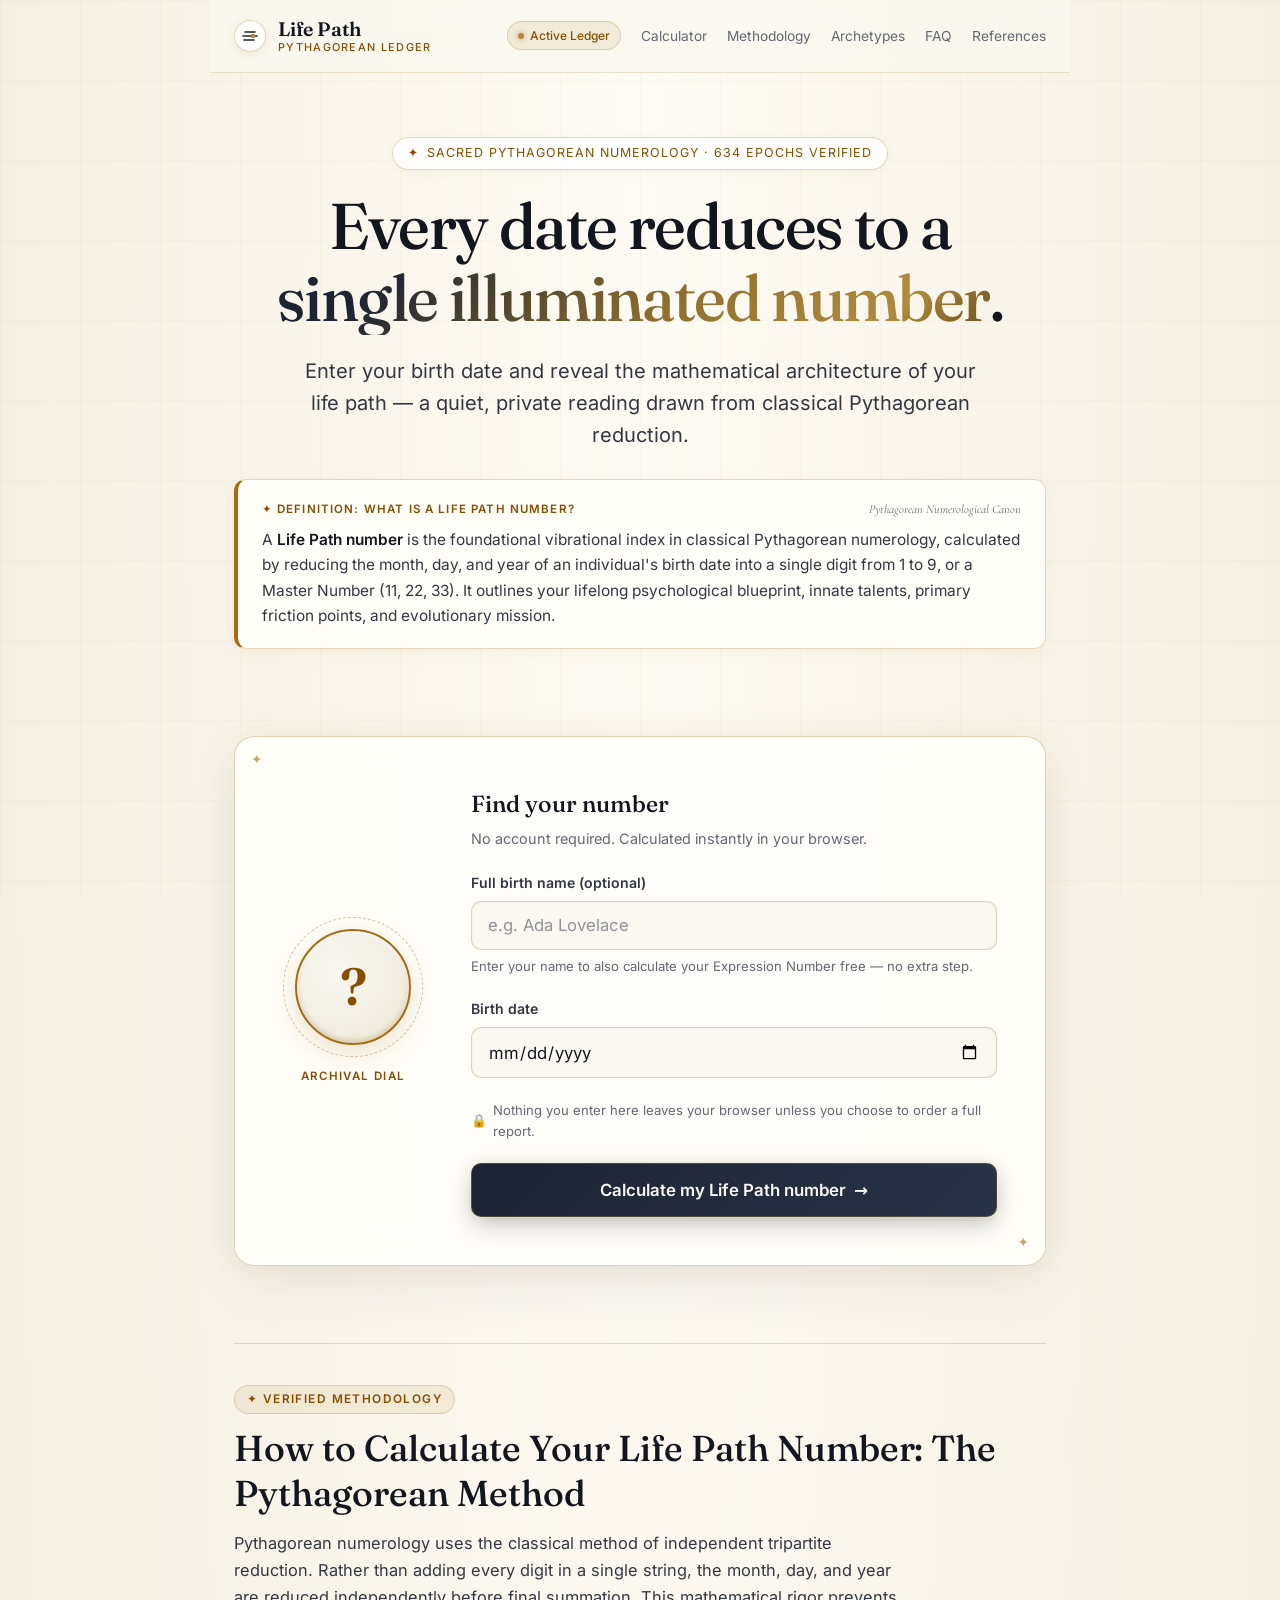
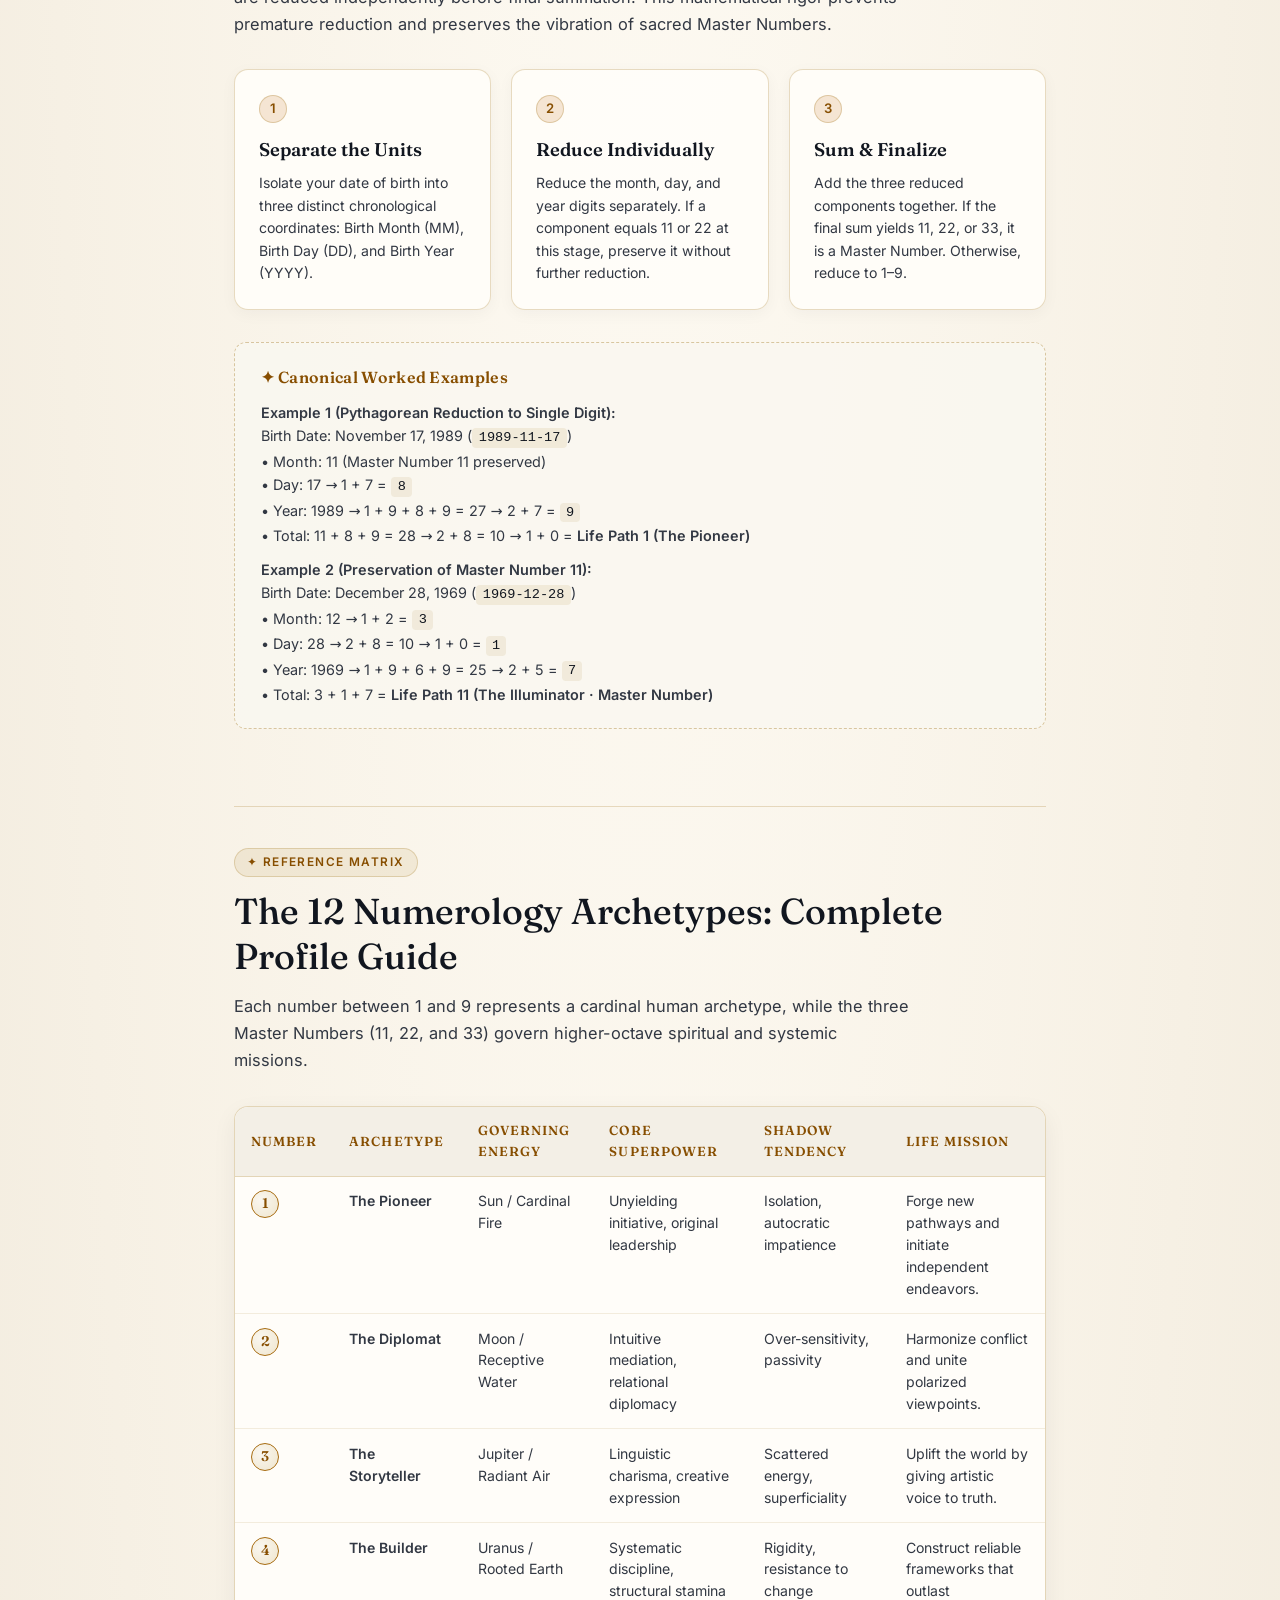
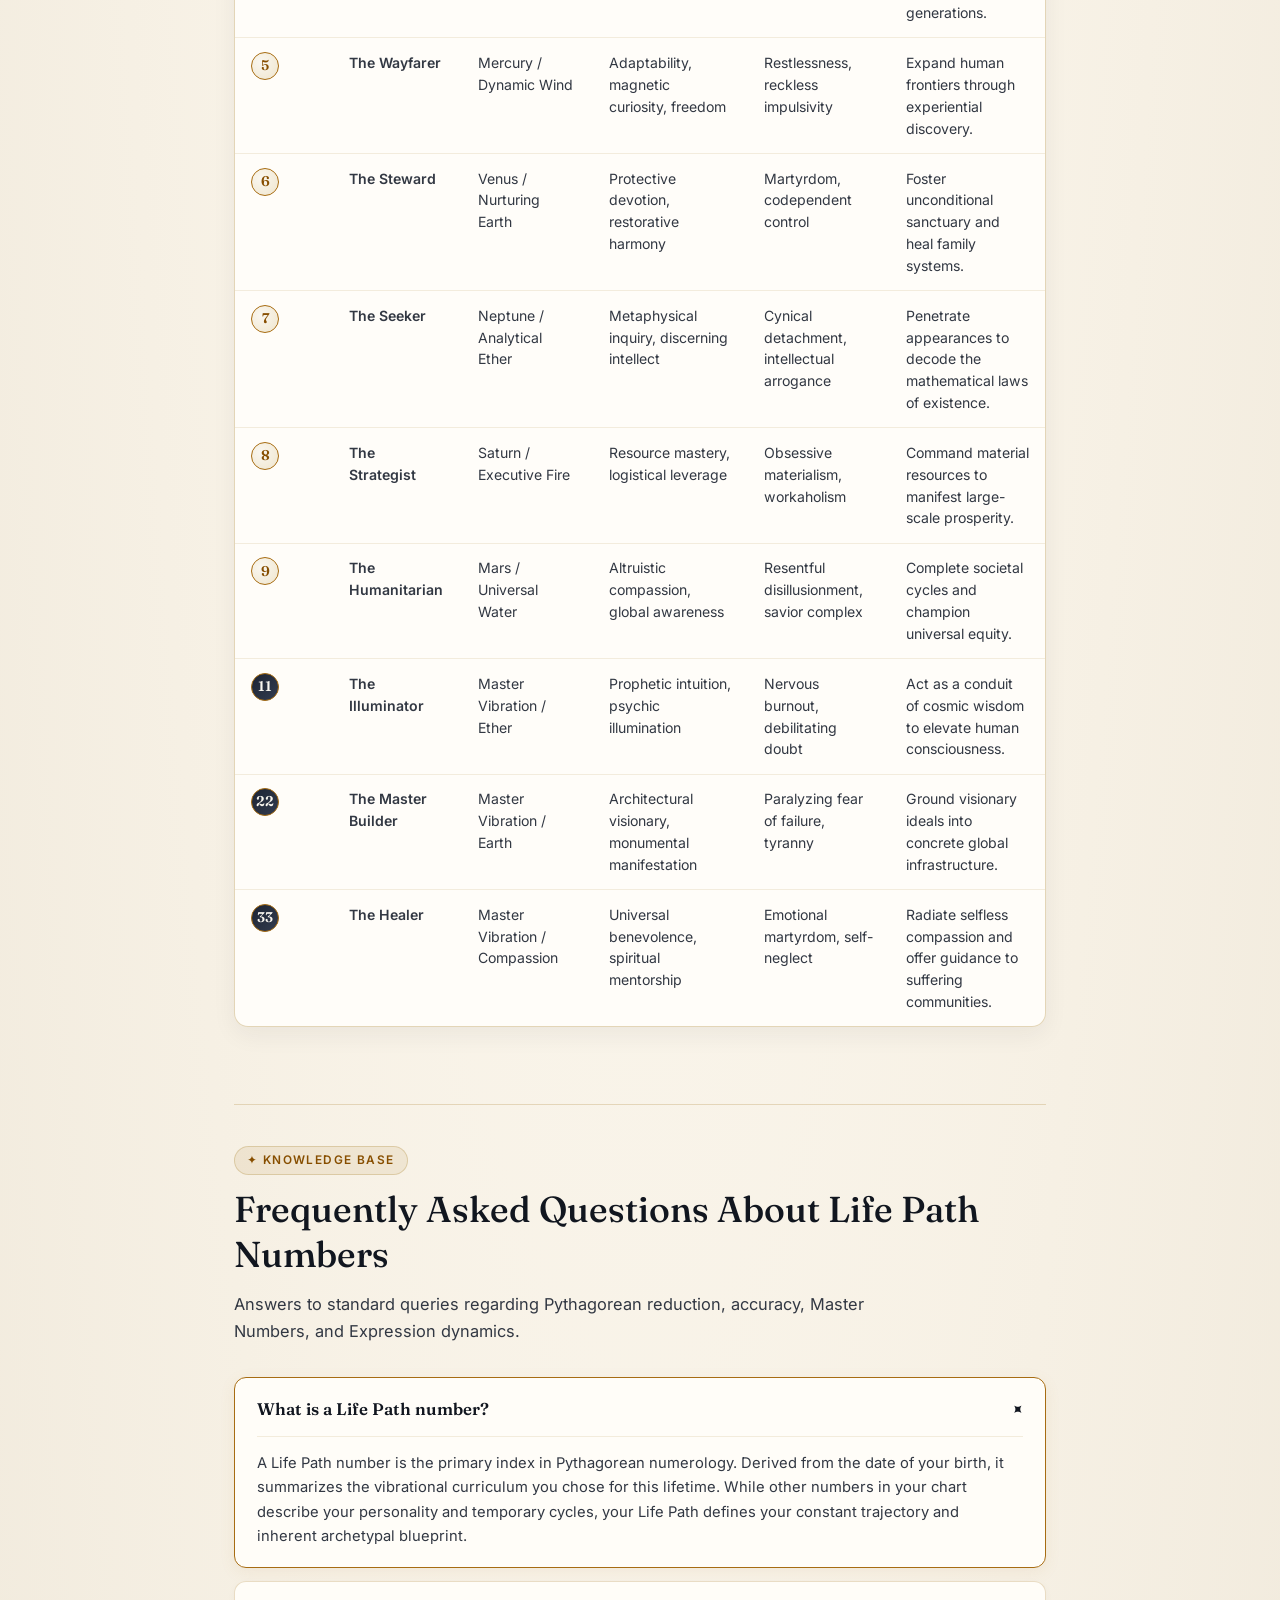
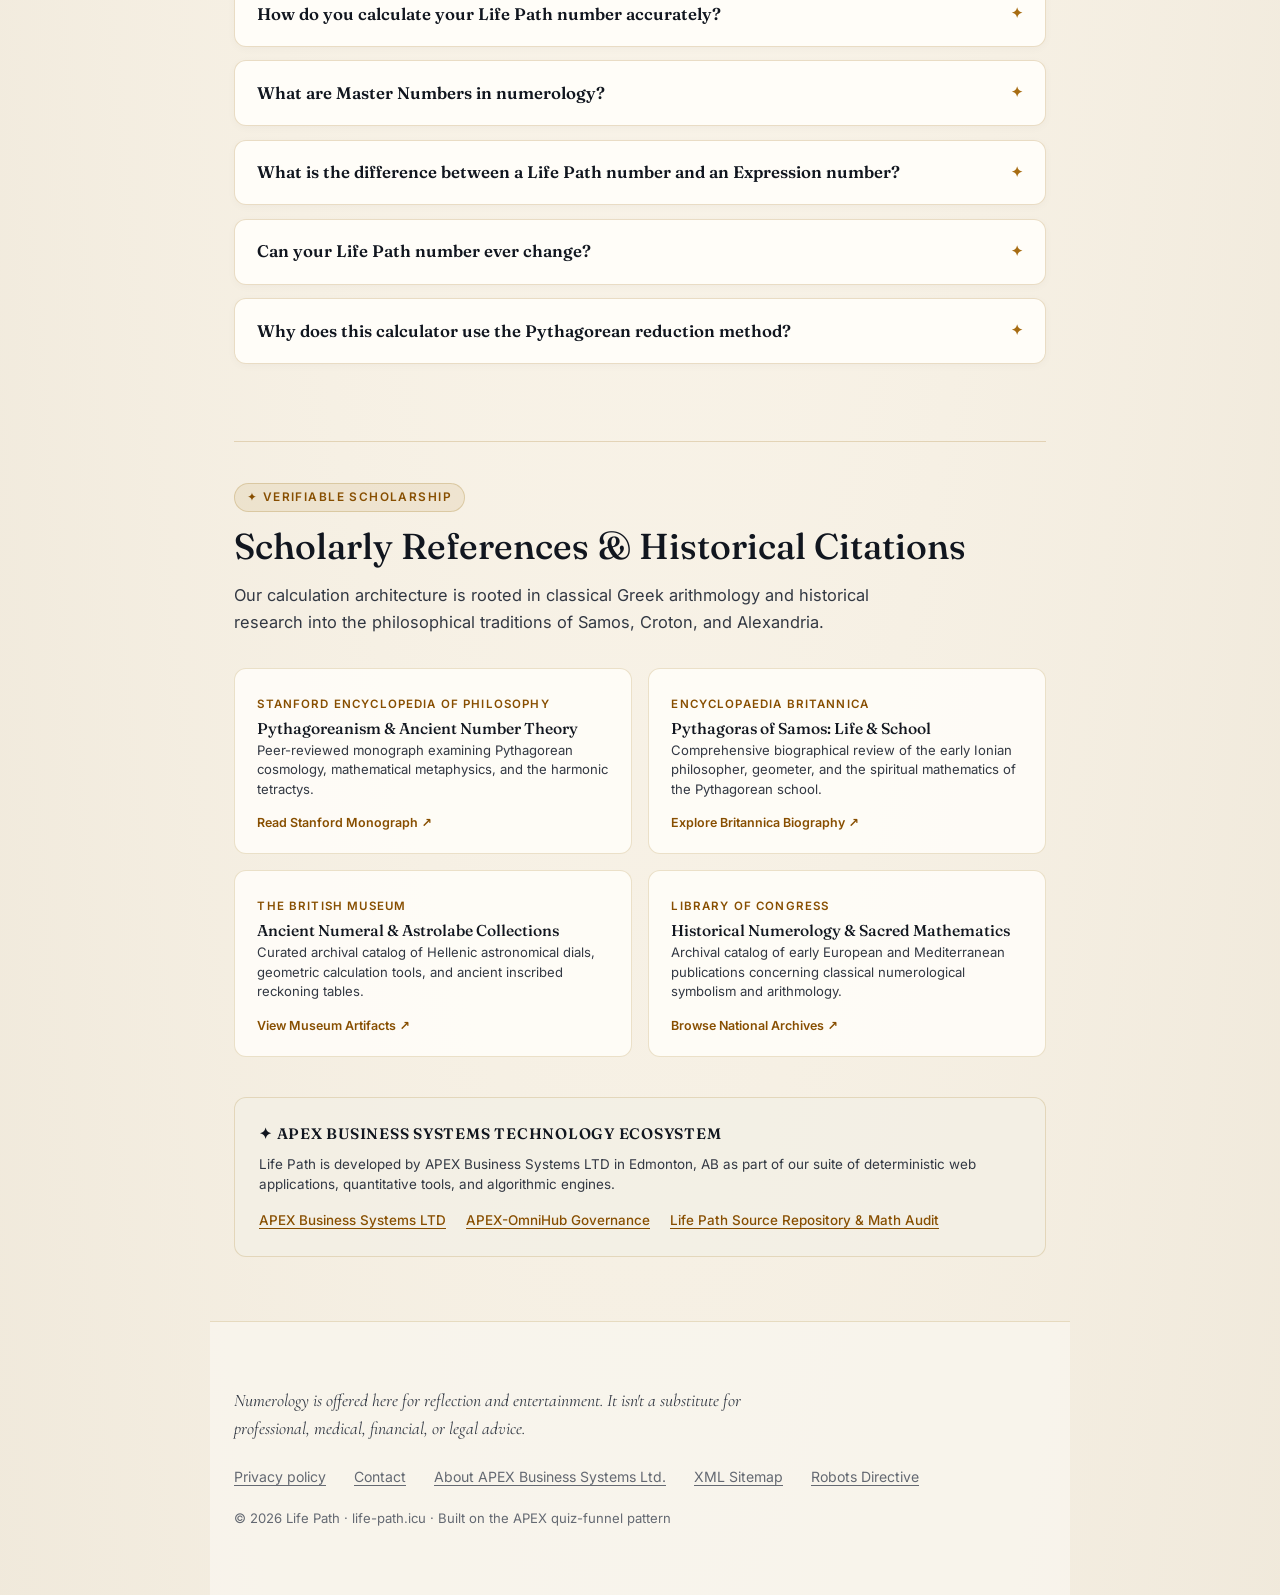
==== commit ce306ada: "chore: record day 3 metrics (78 views, 87 uniques) and deprecate legacy rollback files post-48h" ====
--- a/index.html
+++ b/index.html
@@ -1371,7 +1371,6 @@
     <a href="#archetypes">Archetypes</a>
     <a href="#faq">FAQ</a>
     <a href="#citations">References</a>
-    <a href="/legacy.html" style="opacity:0.6;">Legacy</a>
   </nav>
 </header>
 
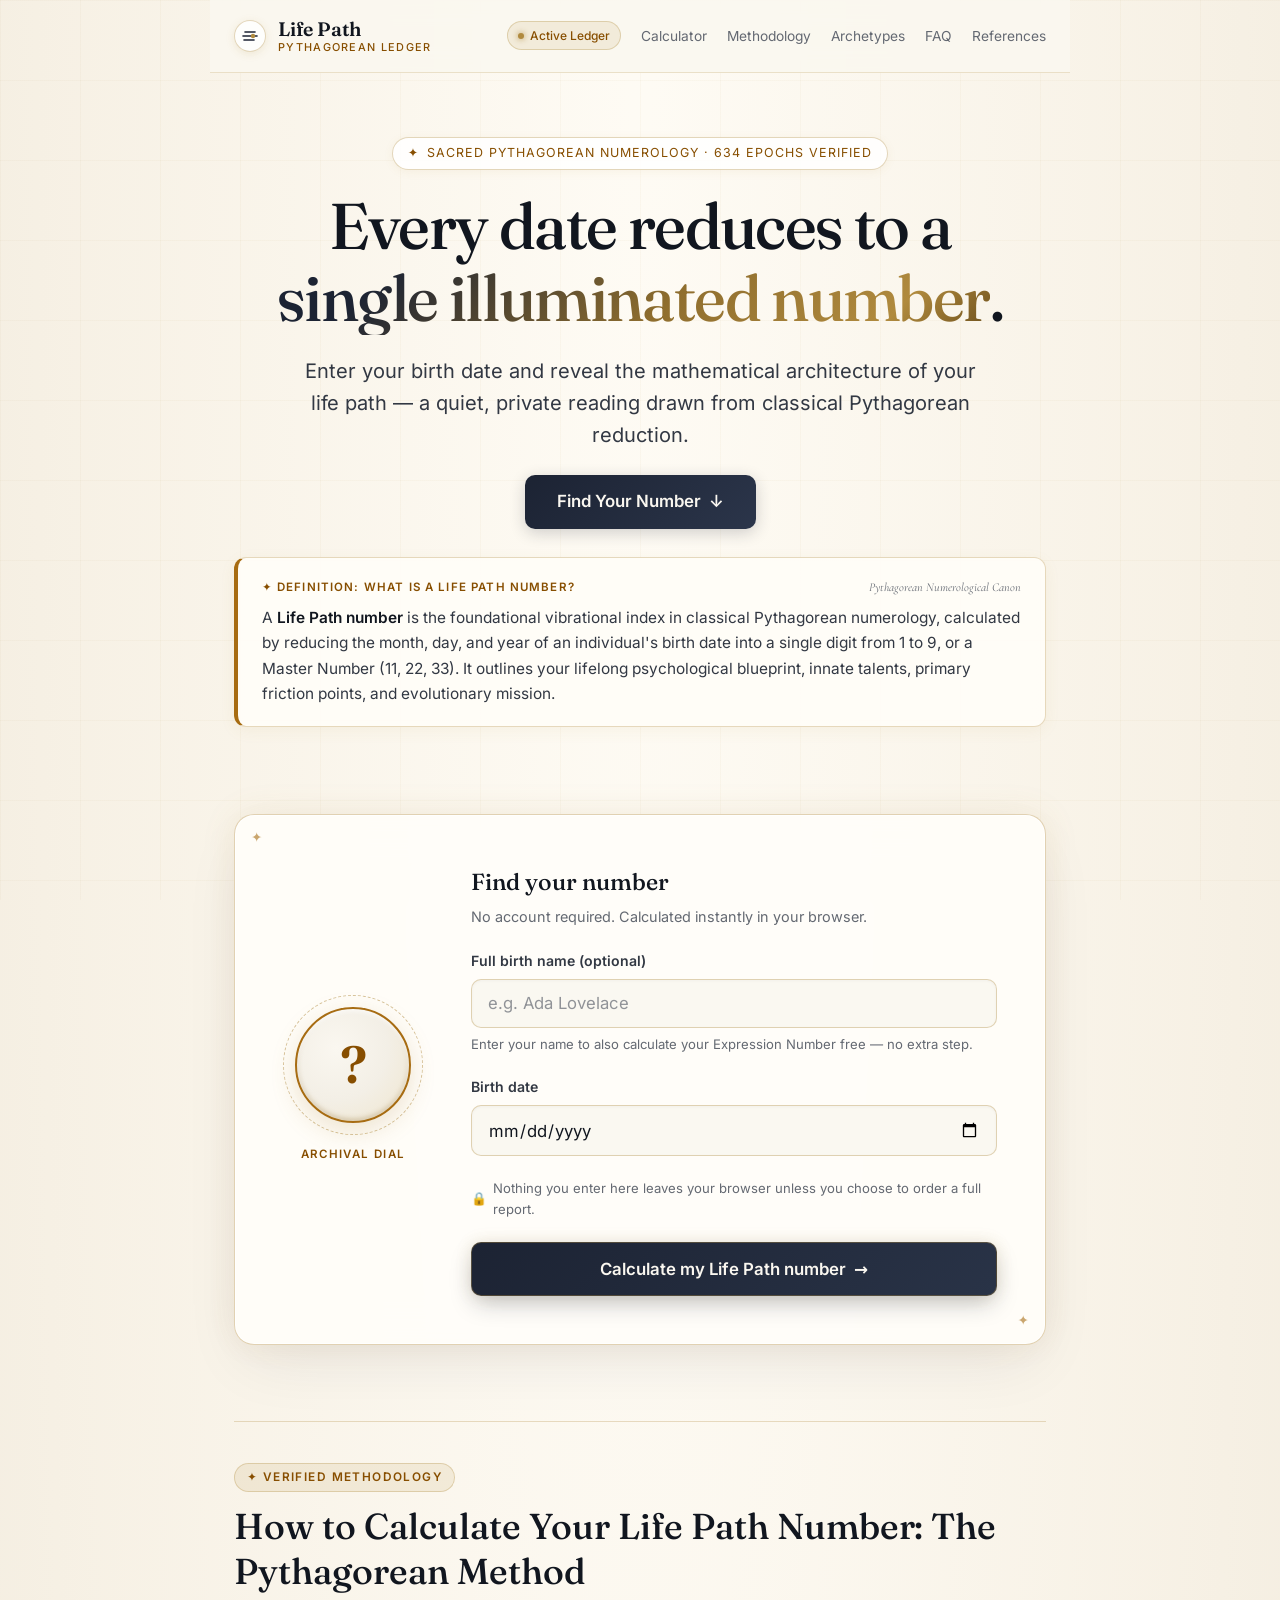
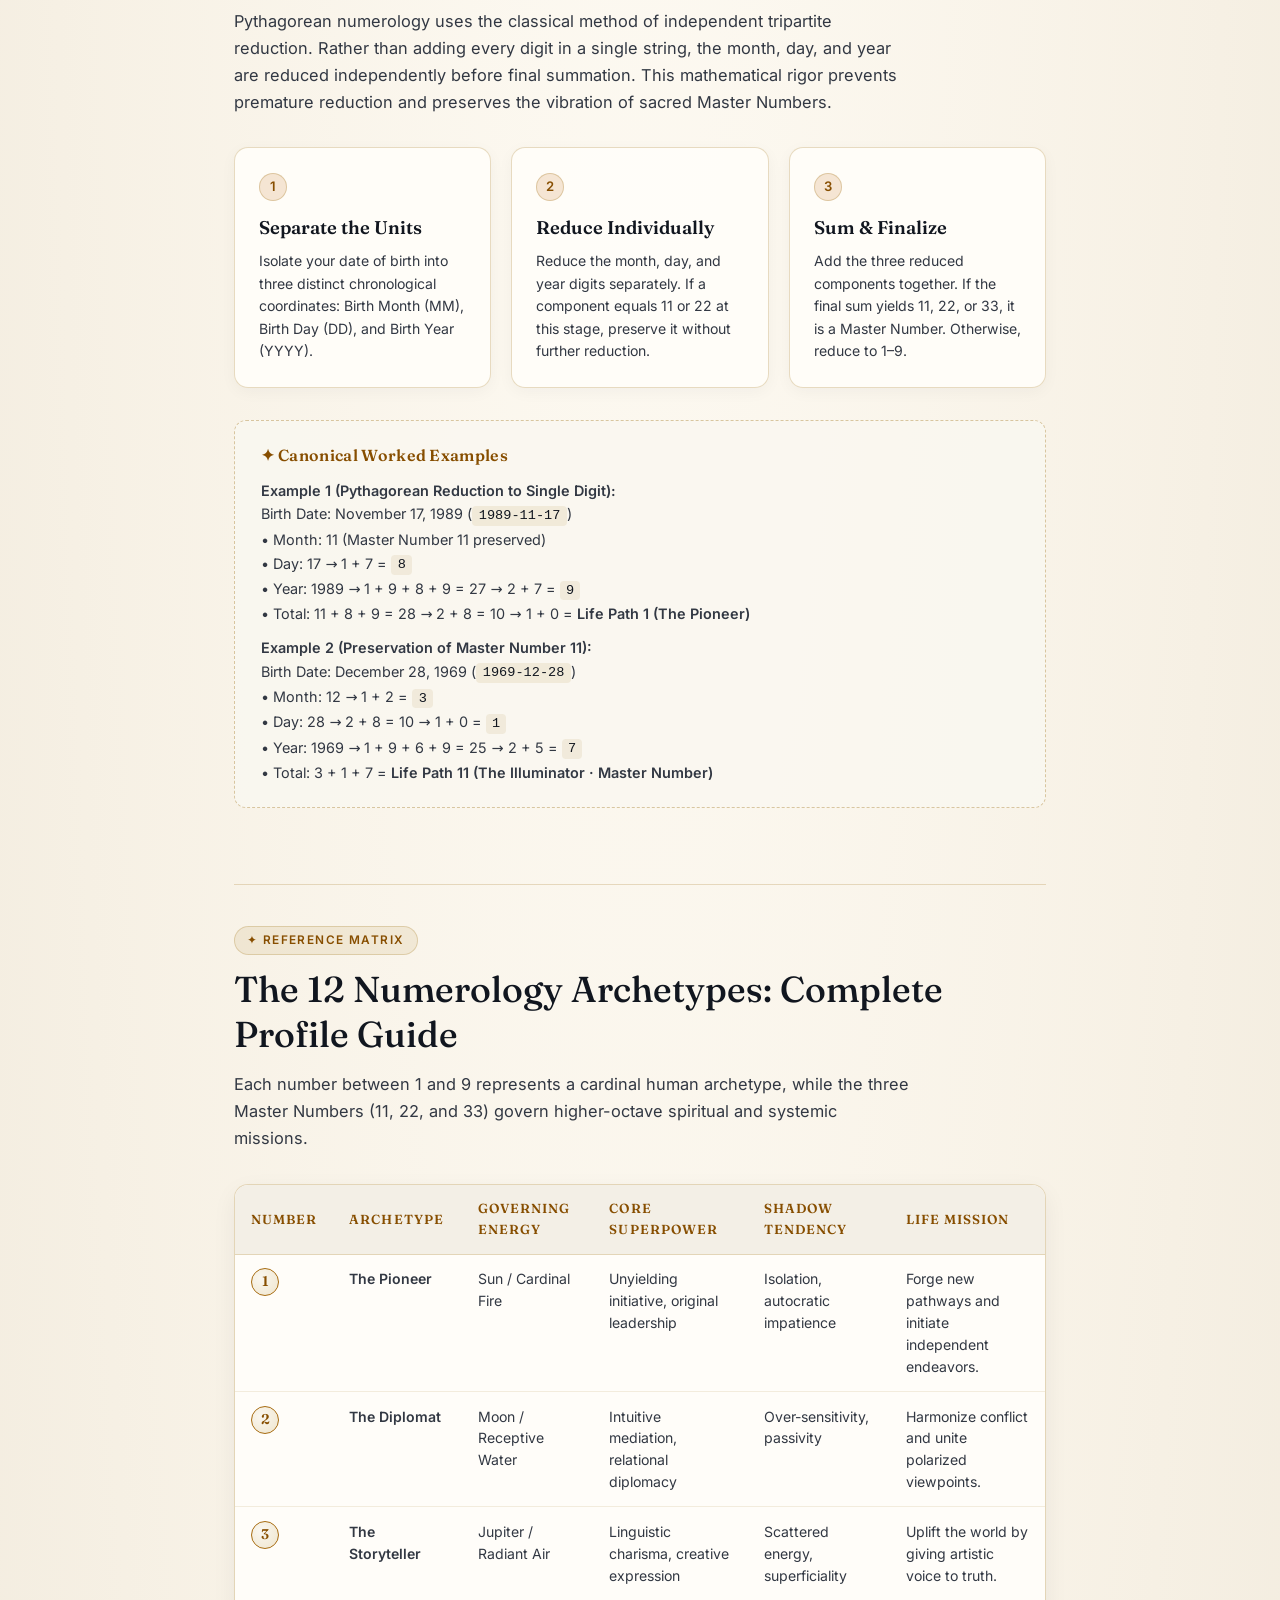
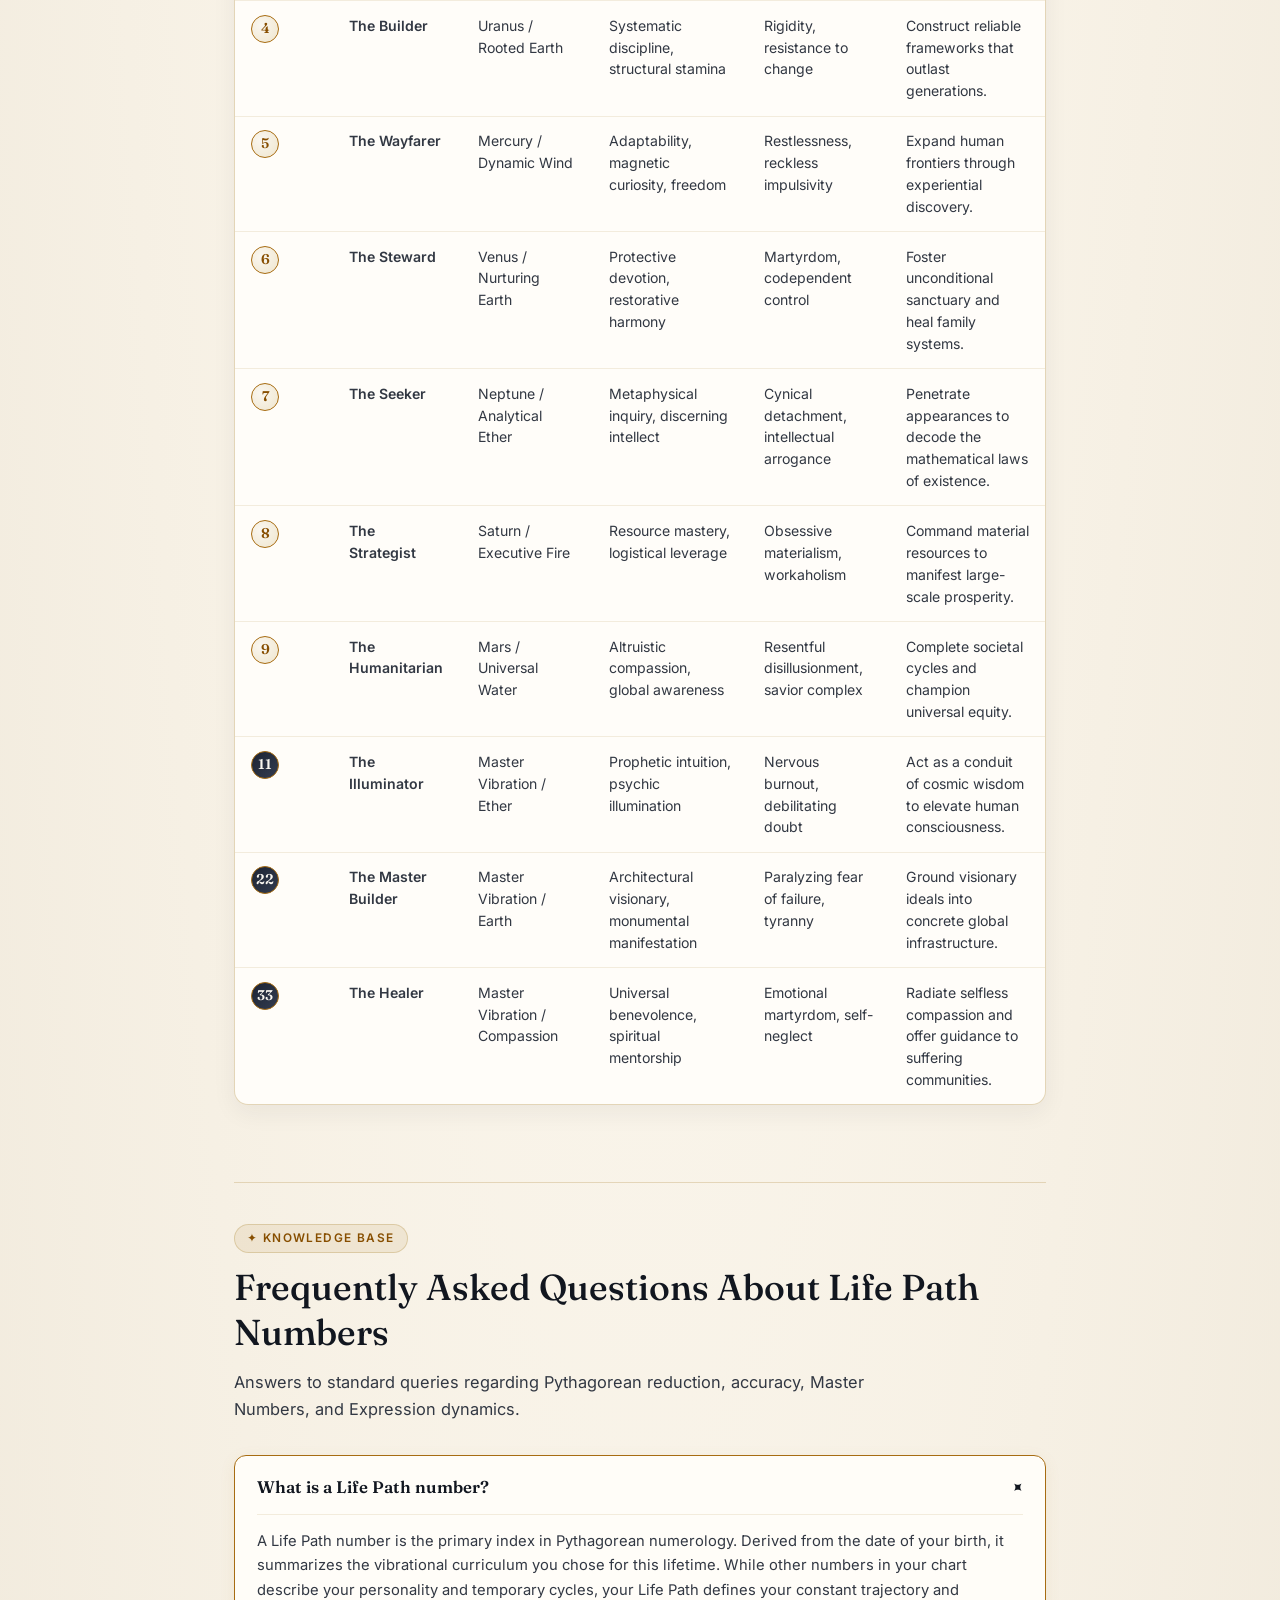
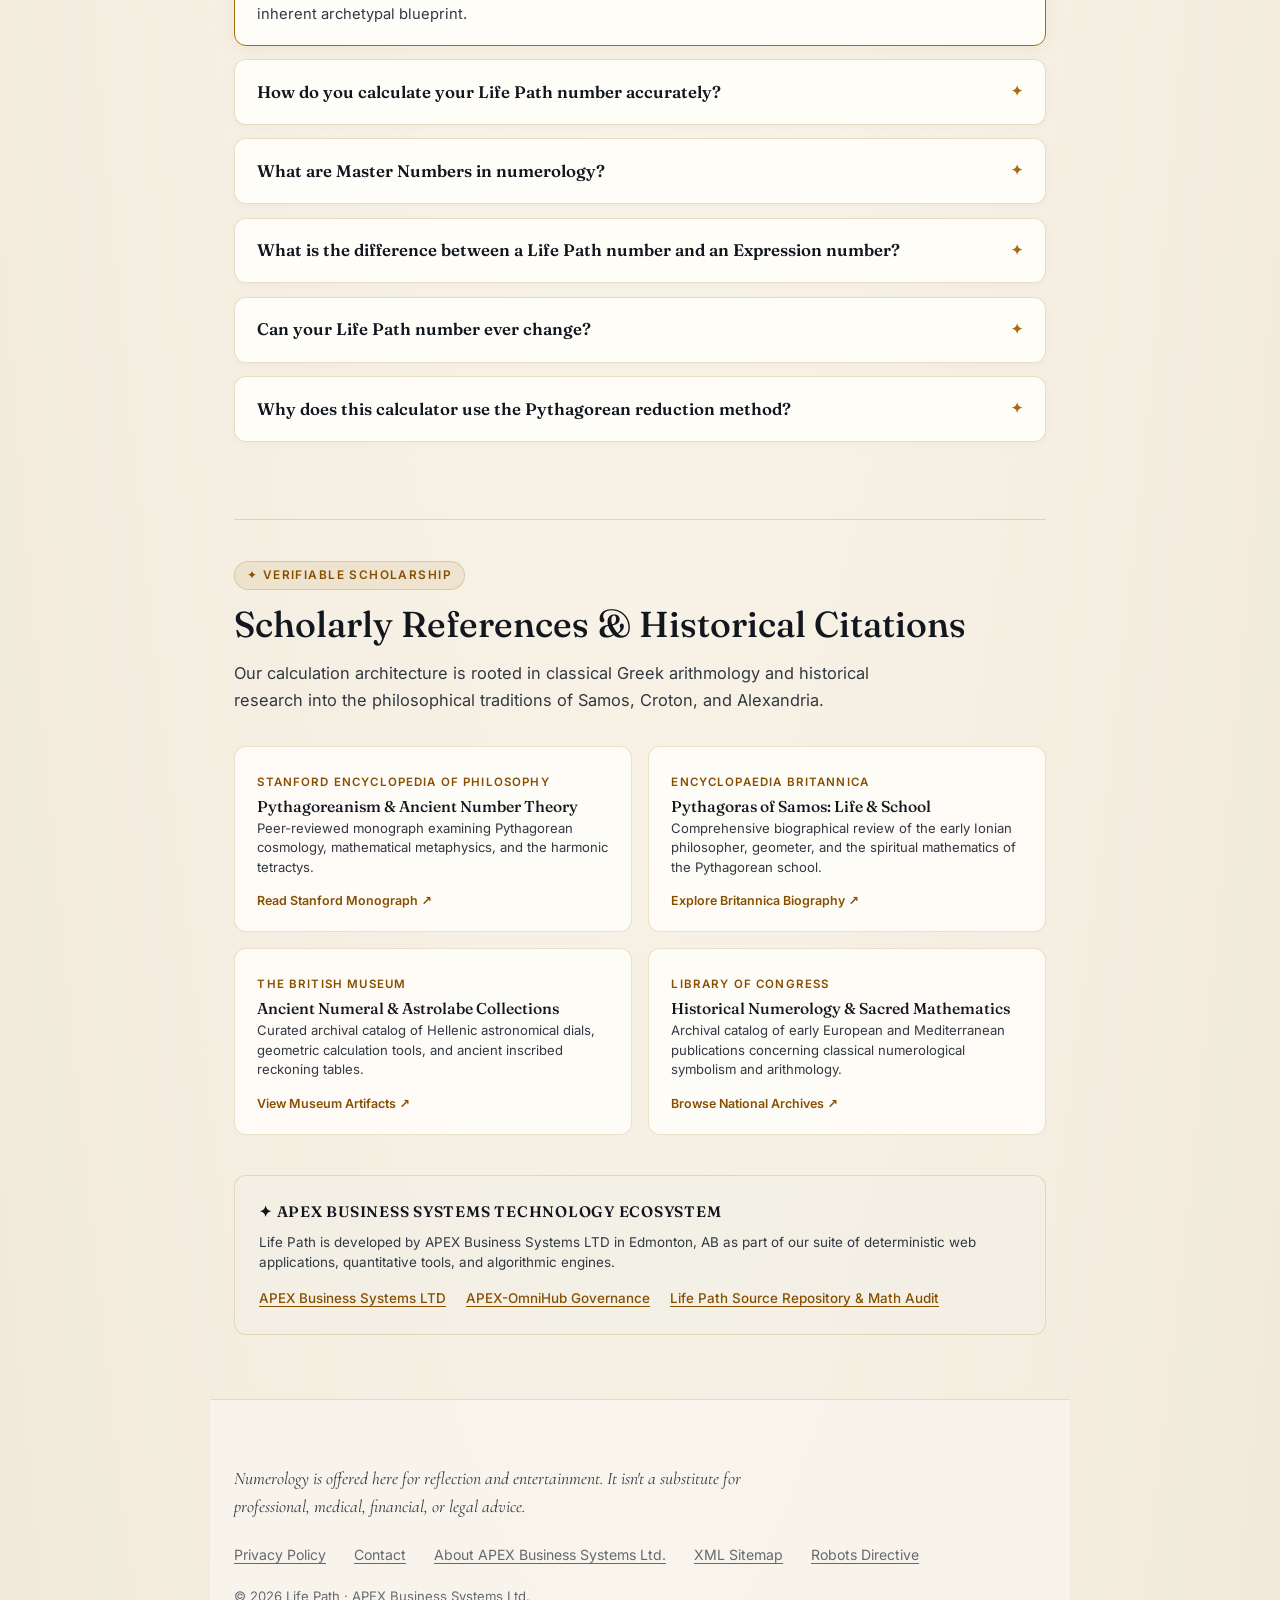
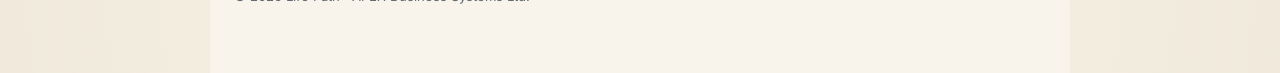
==== commit ee335a88: "Merge pull request #2 from apexbusiness-systems/apex/lifepath/20260914-seo-optimizations feat(cro/se" ====
--- a/index.html
+++ b/index.html
@@ -61,7 +61,17 @@
       "@id": "https://life-path.icu/#website",
       "url": "https://life-path.icu/",
       "name": "Life Path",
+      "datePublished": "2026-09-07",
+      "dateModified": "2026-09-14",
       "publisher": { "@id": "https://life-path.icu/#organization" }
+    },
+    {
+      "@type": "BreadcrumbList",
+      "@id": "https://life-path.icu/#breadcrumb",
+      "itemListElement": [
+        { "@type": "ListItem", "position": 1, "name": "Home", "item": "https://life-path.icu/" },
+        { "@type": "ListItem", "position": 2, "name": "Life Path Calculator", "item": "https://life-path.icu/#calculator" }
+      ]
     },
     {
       "@type": "WebApplication",
@@ -455,6 +465,28 @@
     line-height: 1.6;
   }
 
+  /* Hero scroll CTA */
+  .hero-scroll-cta {
+    display: inline-flex;
+    align-items: center;
+    gap: 0.5rem;
+    margin-top: 1.5rem;
+    padding: 0.85rem 2rem;
+    background: linear-gradient(135deg, #1C2333 0%, #2B354A 100%);
+    color: #FAF7F0;
+    border-radius: 10px;
+    font-family: var(--font-body);
+    font-size: 1.05rem;
+    font-weight: 600;
+    text-decoration: none;
+    box-shadow: 0 4px 16px rgba(28, 35, 51, 0.2);
+    transition: transform 200ms var(--ease-out), box-shadow 200ms var(--ease-out);
+  }
+  .hero-scroll-cta:hover {
+    transform: translateY(-2px);
+    box-shadow: 0 8px 24px rgba(28, 35, 51, 0.28);
+  }
+
   /* GEO / ANSWER-FIRST DEFINITION CALLOUT */
   .answer-definition-box {
     width: 100%;
@@ -947,6 +979,28 @@
     background: linear-gradient(135deg, #252D3D 0%, #343E54 100%);
   }
 
+  /* TRUST BAR */
+  .tiers-trust-bar {
+    text-align: center;
+    margin-top: 1.75rem;
+    padding: 1.25rem;
+    background: rgba(239, 229, 205, 0.35);
+    border: 1px solid rgba(176, 138, 62, 0.2);
+    border-radius: 12px;
+  }
+  .tiers-guarantee {
+    font-size: 0.88rem;
+    font-weight: 600;
+    color: var(--ink-900);
+    margin: 0 0 0.35rem;
+  }
+  .tiers-social-proof {
+    font-size: 0.82rem;
+    color: var(--ink-500);
+    font-style: italic;
+    margin: 0;
+  }
+
   /* SAMPLE EXCERPT */
   .sample-box {
     margin-top: 3rem;
@@ -1348,7 +1402,7 @@
 <body>
 
 <header class="site-header wrap">
-  <a href="/" class="brand" aria-label="Life Path Home">
+  <a href="/" class="brand" aria-label="Life Path — Pythagorean Numerology Calculator Home">
     <div class="brand-mark-wrap">
       <svg viewBox="0 0 100 100" xmlns="http://www.w3.org/2000/svg" aria-hidden="true">
         <g fill="none" stroke="#1C2333" stroke-width="8" stroke-linecap="round">
@@ -1383,6 +1437,11 @@
     <h1>Every date reduces to a <span class="gold-gradient">single illuminated number</span>.</h1>
     <p class="hero-sub">Enter your birth date and reveal the mathematical architecture of your life path — a quiet, private reading drawn from classical Pythagorean reduction.</p>
 
+    <a href="#how-it-works" class="hero-scroll-cta" aria-label="Scroll to calculator">
+      <span>Find Your Number</span>
+      <span aria-hidden="true">↓</span>
+    </a>
+
     <!-- ANSWER-FIRST GEO DEFINITION BLOCK -->
     <div class="answer-definition-box" id="definition">
       <div class="def-header">
@@ -1466,12 +1525,12 @@
               <li>Hand-prepared fulfillment</li>
             </ul>
           </div>
-          <button type="button" class="btn-tier buy" data-tier="score">Unlock Score ($1.99)</button>
+          <button type="button" class="btn-tier buy" data-tier="score">Get My Score — $1.99</button>
         </div>
 
         <!-- Tier 2 (Featured) -->
         <div class="tier-card featured">
-          <div class="featured-ribbon">✦ Most Requested Folio</div>
+          <div class="featured-ribbon">⭐ Most Popular</div>
           <div>
             <span class="tier-badge">Most Comprehensive</span>
             <h3 class="tier-name">Deep Report</h3>
@@ -1483,7 +1542,7 @@
               <li>Detailed archetype breakdown</li>
             </ul>
           </div>
-          <button type="button" class="btn-tier buy" data-tier="deep">Unlock Deep Report ($3.99)</button>
+          <button type="button" class="btn-tier buy" data-tier="deep">Get My Full Reading — $3.99</button>
         </div>
 
         <!-- Tier 3 -->
@@ -1499,8 +1558,13 @@
               <li>Full personal numerology folio</li>
             </ul>
           </div>
-          <button type="button" class="btn-tier buy" data-tier="complete">Unlock Complete ($6.99)</button>
+          <button type="button" class="btn-tier buy" data-tier="complete">Get Complete Folio — $6.99</button>
         </div>
+      </div>
+
+      <div class="tiers-trust-bar">
+        <p class="tiers-guarantee">🔒 One-time payment · No subscription · 100% satisfaction guaranteed</p>
+        <p class="tiers-social-proof">Introductory pricing — join thousands discovering their archetype</p>
       </div>
 
       <!-- Sample excerpt -->
@@ -1798,16 +1862,16 @@
   </section>
 </main>
 
-<footer class="wrap" id="privacy">
+<footer class="wrap" id="site-footer">
   <p class="disclaimer">Numerology is offered here for reflection and entertainment. It isn't a substitute for professional, medical, financial, or legal advice.</p>
   <div class="footer-links">
-    <a href="#privacy">Privacy policy</a>
+    <a href="/privacy.html">Privacy Policy</a>
     <a href="mailto:support@life-path.icu">Contact</a>
-    <a href="https://github.com/lifepathtest/lifepath-repo" target="_blank" rel="noopener noreferrer">About APEX Business Systems Ltd.</a>
+    <a href="/about.html">About APEX Business Systems Ltd.</a>
     <a href="https://life-path.icu/sitemap.xml">XML Sitemap</a>
     <a href="https://life-path.icu/robots.txt">Robots Directive</a>
   </div>
-  <p class="footer-meta">© <span id="year">2026</span> Life Path · life-path.icu · Built on the APEX quiz-funnel pattern</p>
+  <p class="footer-meta">© <span id="year">2026</span> Life Path · APEX Business Systems Ltd.</p>
 </footer>
 
 <script>
@@ -1896,6 +1960,22 @@
 function track(eventName, detail) {
   console.log("lifepath:" + eventName, detail || {});
   window.dispatchEvent(new CustomEvent("lifepath:" + eventName, { detail: detail || {} }));
+  try {
+    var payload = JSON.stringify({
+      event_name: eventName,
+      meta: detail || {}
+    });
+    if (navigator.sendBeacon) {
+      navigator.sendBeacon("/track", new Blob([payload], { type: "application/json" }));
+    } else {
+      fetch("/track", {
+        method: "POST",
+        headers: { "Content-Type": "application/json" },
+        body: payload,
+        keepalive: true
+      }).catch(function () {});
+    }
+  } catch (err) {}
 }
 
 /* ---------- UI wiring ---------- */
@@ -1967,7 +2047,7 @@
       var expression = calculateExpressionNumber(nameVal);
       if (expression !== null) {
         expressionLine.style.display = "block";
-        expressionLine.innerHTML = "Your Expression Number is <strong>" + expression + "</strong> — included free with your full report.";
+        expressionLine.innerHTML = "Your Expression Number is <strong>" + expression + "</strong> — your full report reveals how it interacts with your Life Path and where hidden friction shows up.";
       }
     } else {
       expressionLine.style.display = "none";
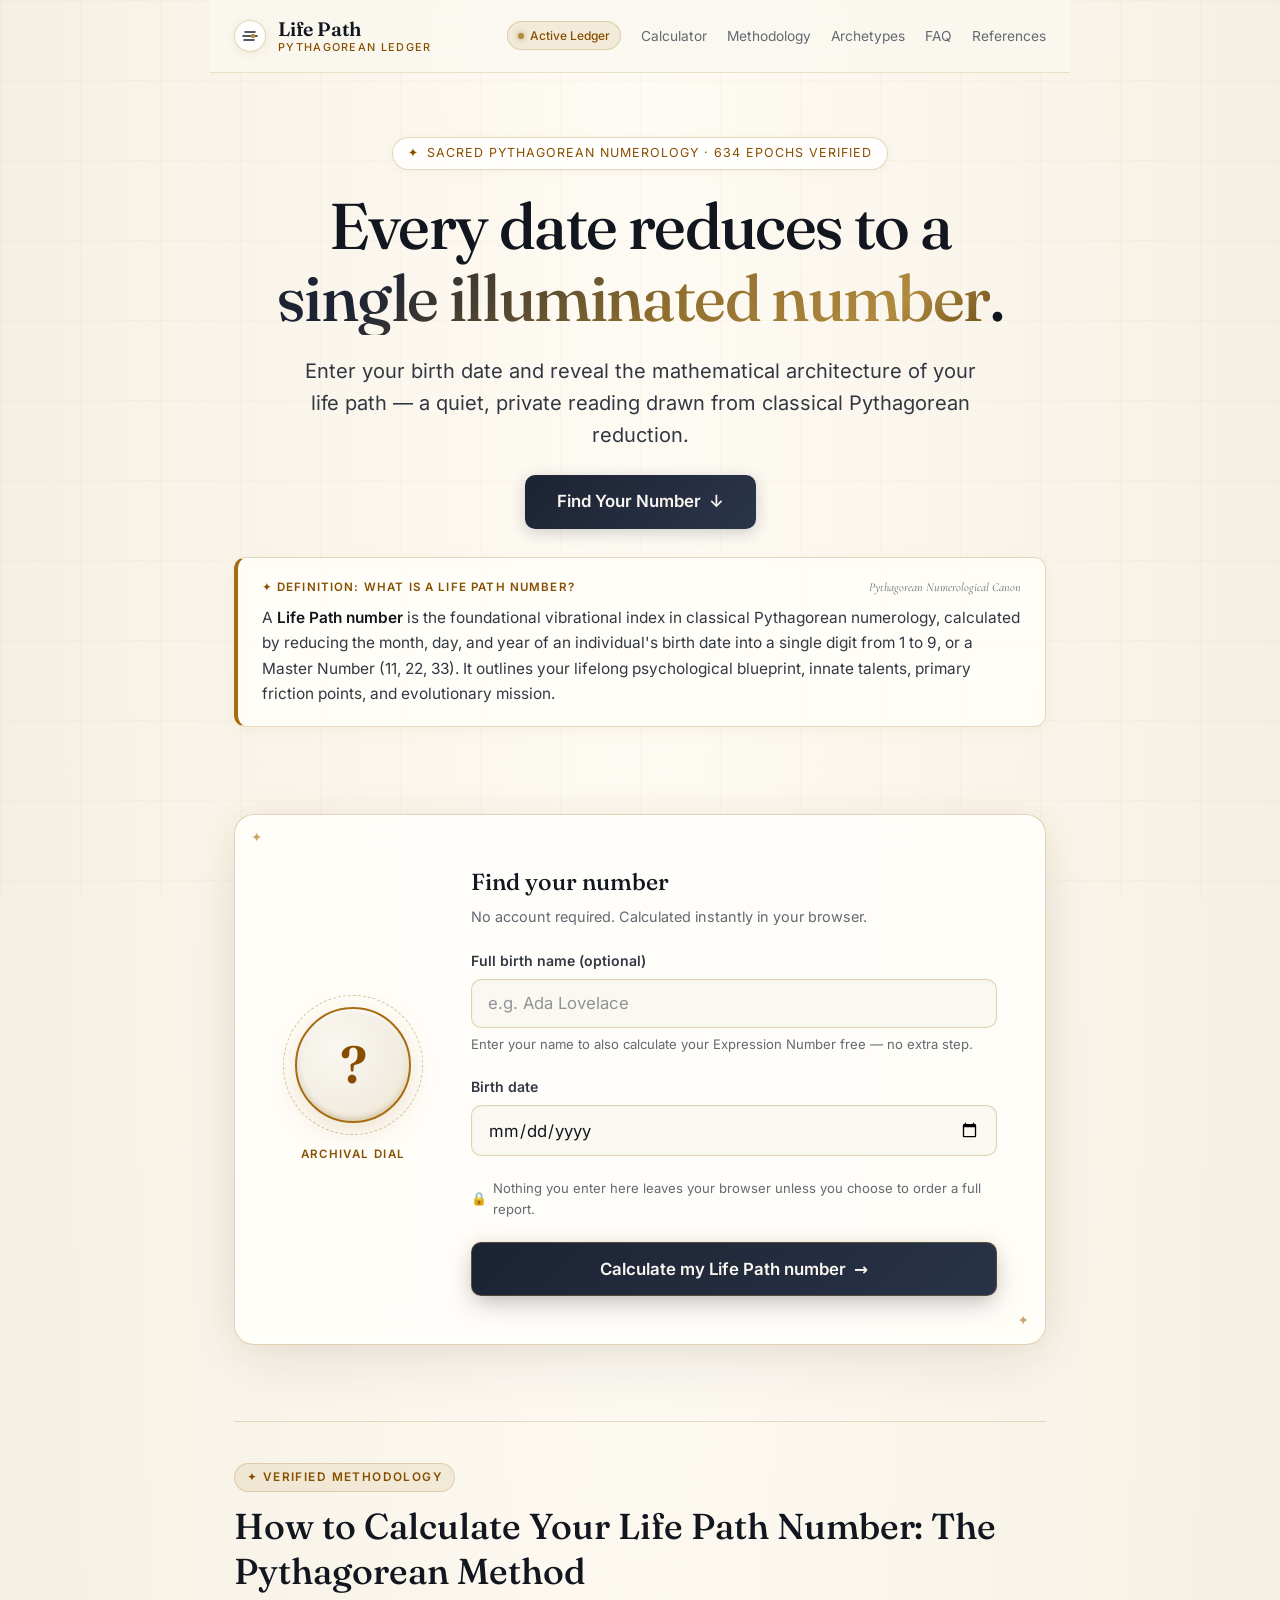
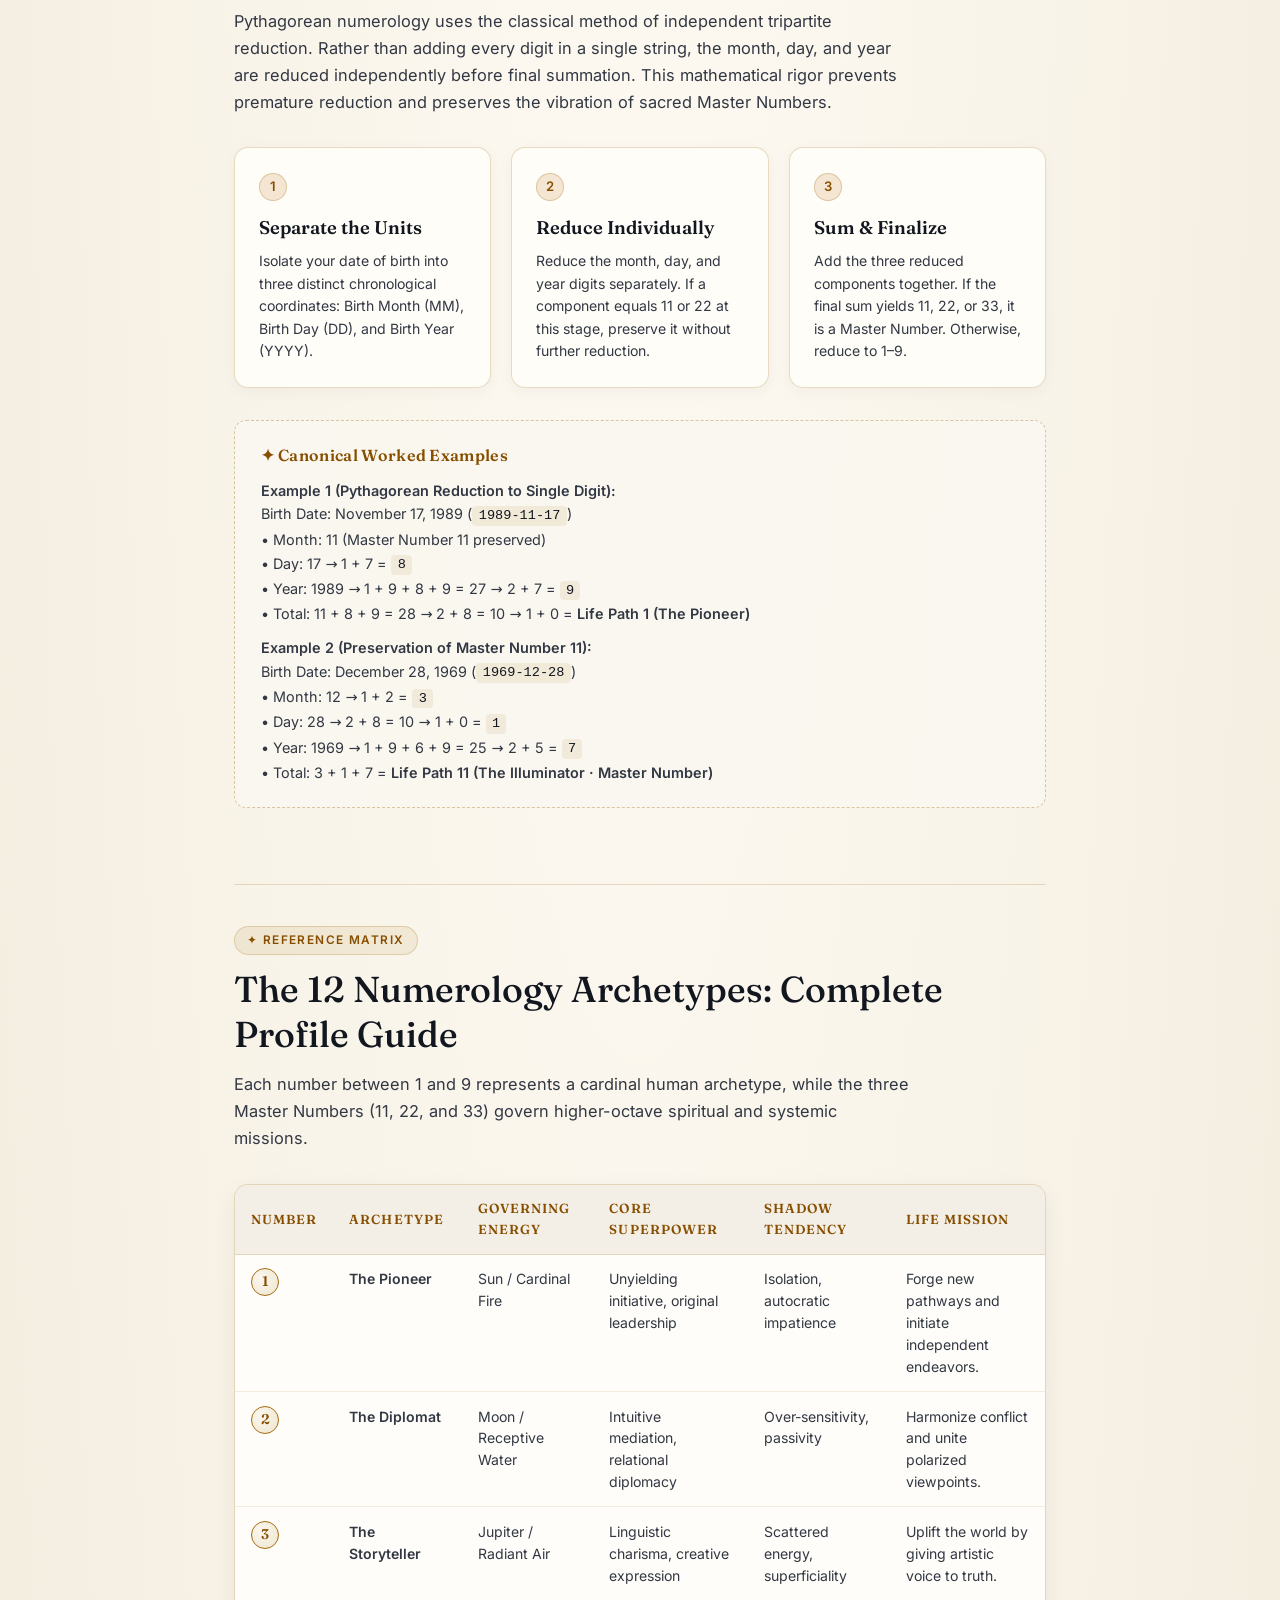
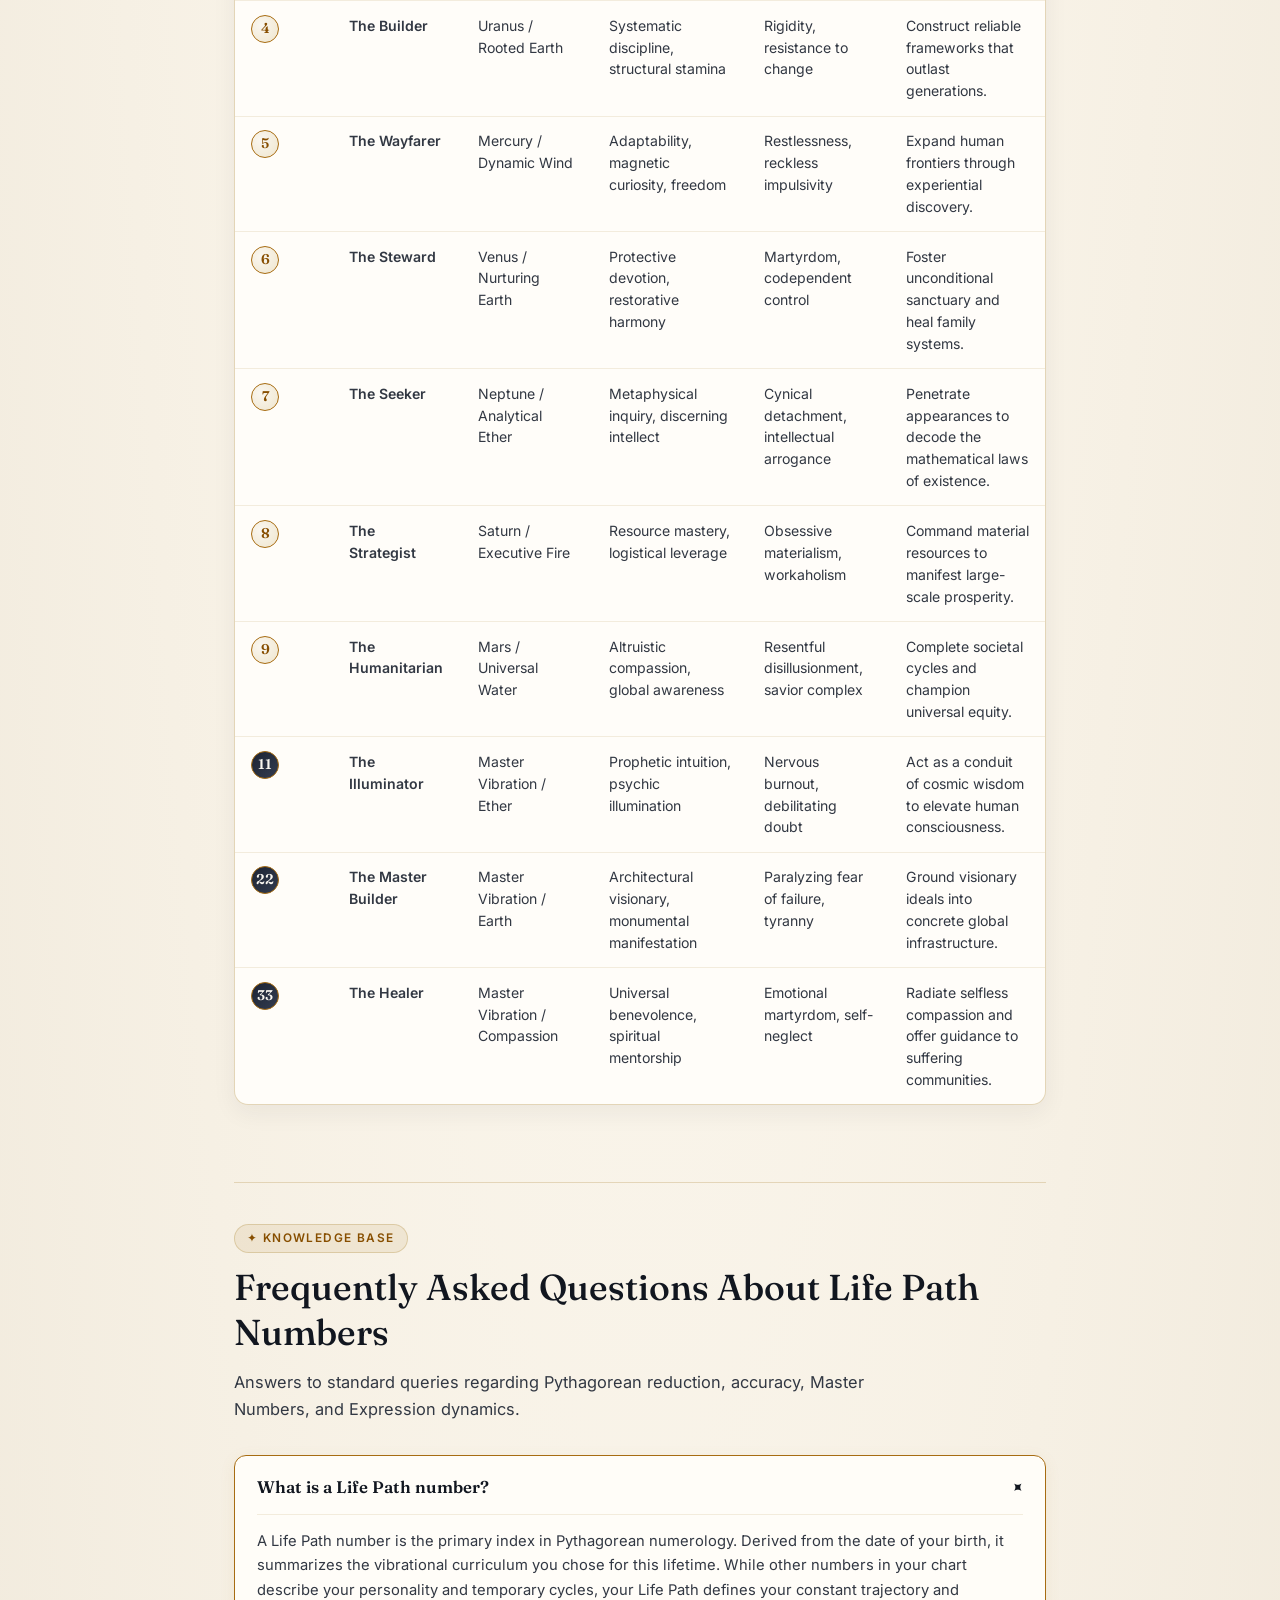
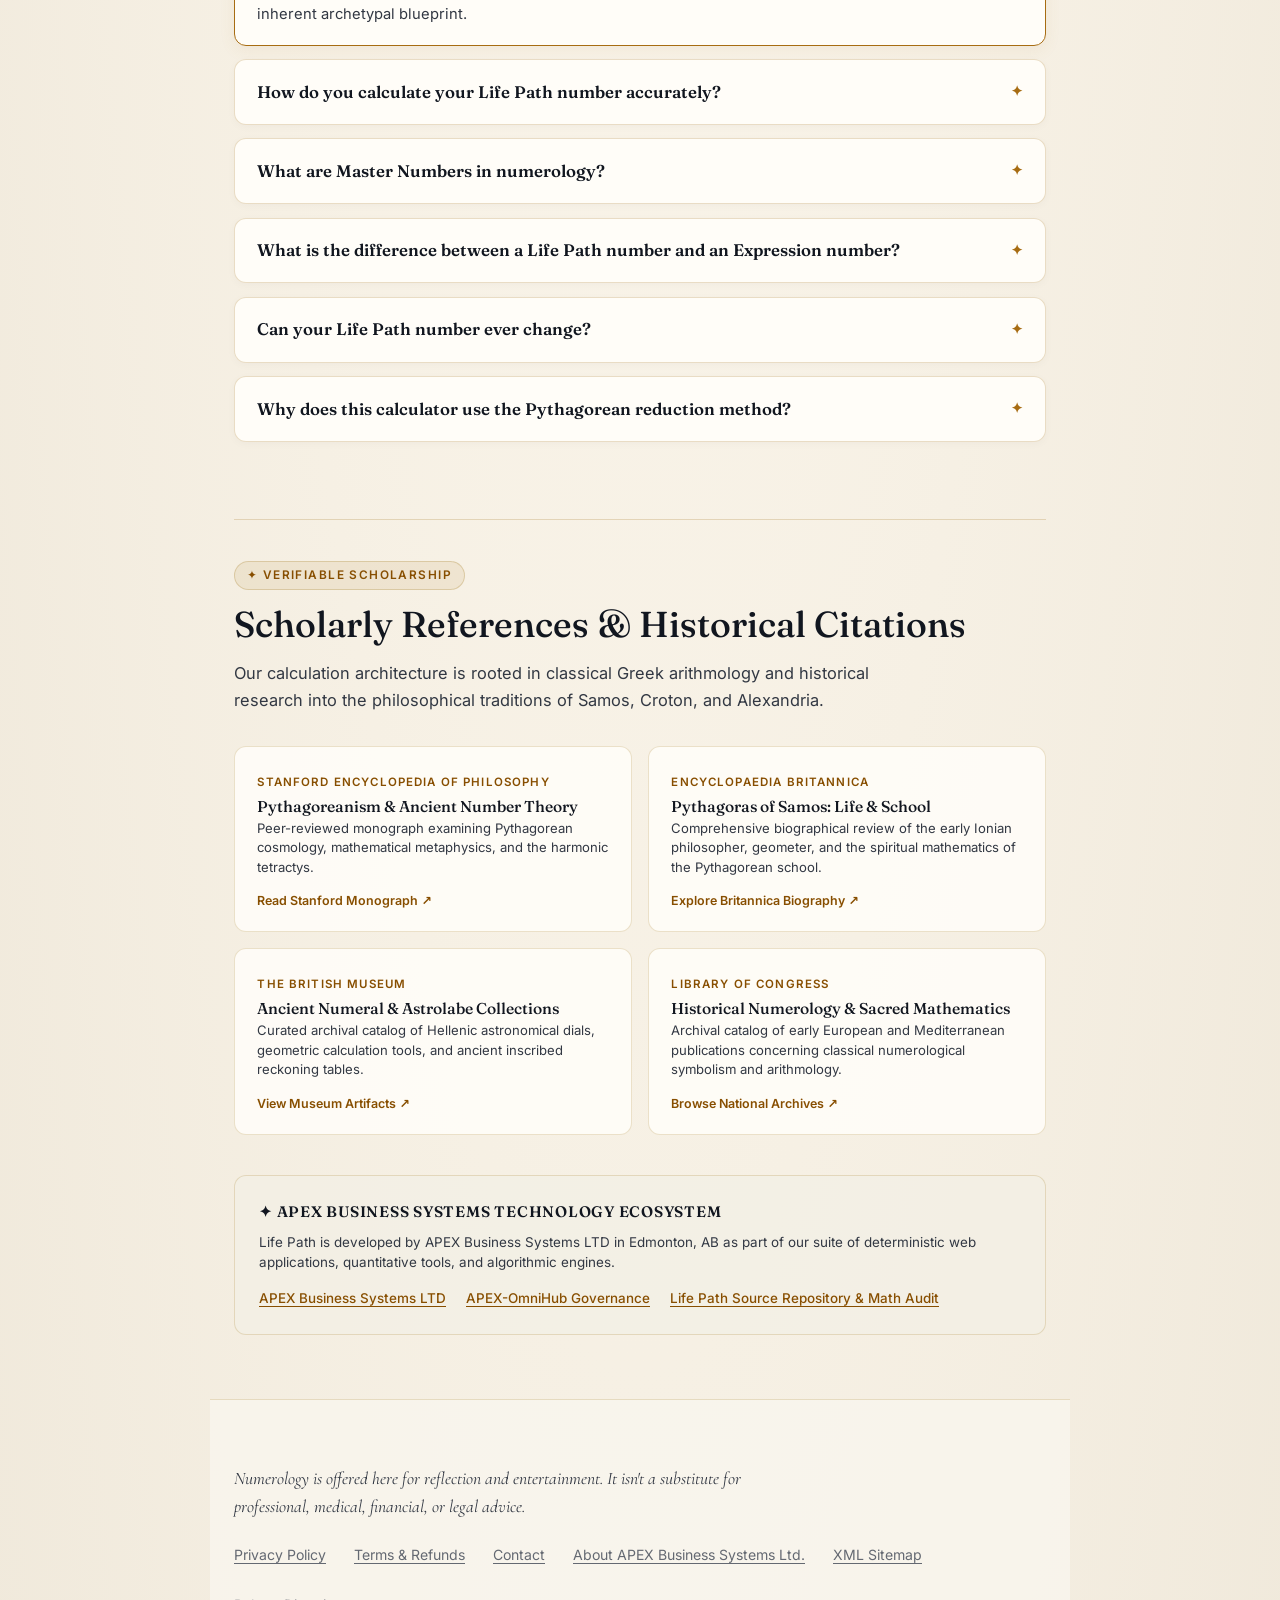
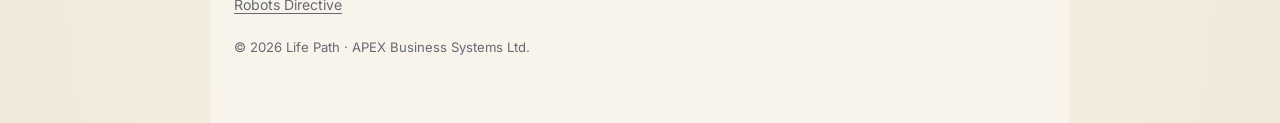
==== commit f9db7e0f: "feat(legal): add Terms & Refund page, footer link and sitemap entry (WI-3) Mirrors privacy.html's se" ====
--- a/index.html
+++ b/index.html
@@ -2,6 +2,7 @@
 <html lang="en">
 <head>
 <meta charset="UTF-8">
+<script id="canonical-host-guard">(function(){var h=location.hostname;if(h==="www.life-path.icu"||h==="lifepath-repo.pages.dev"){location.replace("https://life-path.icu"+location.pathname+location.search+location.hash);}})();</script>
 <meta name="viewport" content="width=device-width, initial-scale=1.0">
 <title>Free Life Path Number Calculator — Accurate Pythagorean Numerology | Life Path</title>
 <meta name="description" content="Calculate your Life Path number instantly with our free Pythagorean calculator. Discover your core archetype, master numbers 11, 22, 33, and life purpose.">
@@ -1522,7 +1523,7 @@
             <ul class="tier-features">
               <li>Full Life Path classification</li>
               <li>Core archetype one-liner</li>
-              <li>Hand-prepared fulfillment</li>
+              <li>Delivered to your checkout email</li>
             </ul>
           </div>
           <button type="button" class="btn-tier buy" data-tier="score">Get My Score — $1.99</button>
@@ -1563,8 +1564,8 @@
       </div>
 
       <div class="tiers-trust-bar">
-        <p class="tiers-guarantee">🔒 One-time payment · No subscription · 100% satisfaction guaranteed</p>
-        <p class="tiers-social-proof">Introductory pricing — join thousands discovering their archetype</p>
+        <p class="tiers-guarantee">🔒 One-time payment · No subscription · Hand-prepared and emailed within 24 hours · Not happy? Full refund within 14 days — see <a href="/terms.html">Terms</a></p>
+        <p class="tiers-social-proof">Introductory pricing</p>
       </div>
 
       <!-- Sample excerpt -->
@@ -1866,6 +1867,7 @@
   <p class="disclaimer">Numerology is offered here for reflection and entertainment. It isn't a substitute for professional, medical, financial, or legal advice.</p>
   <div class="footer-links">
     <a href="/privacy.html">Privacy Policy</a>
+    <a href="/terms.html">Terms &amp; Refunds</a>
     <a href="mailto:support@life-path.icu">Contact</a>
     <a href="/about.html">About APEX Business Systems Ltd.</a>
     <a href="https://life-path.icu/sitemap.xml">XML Sitemap</a>
